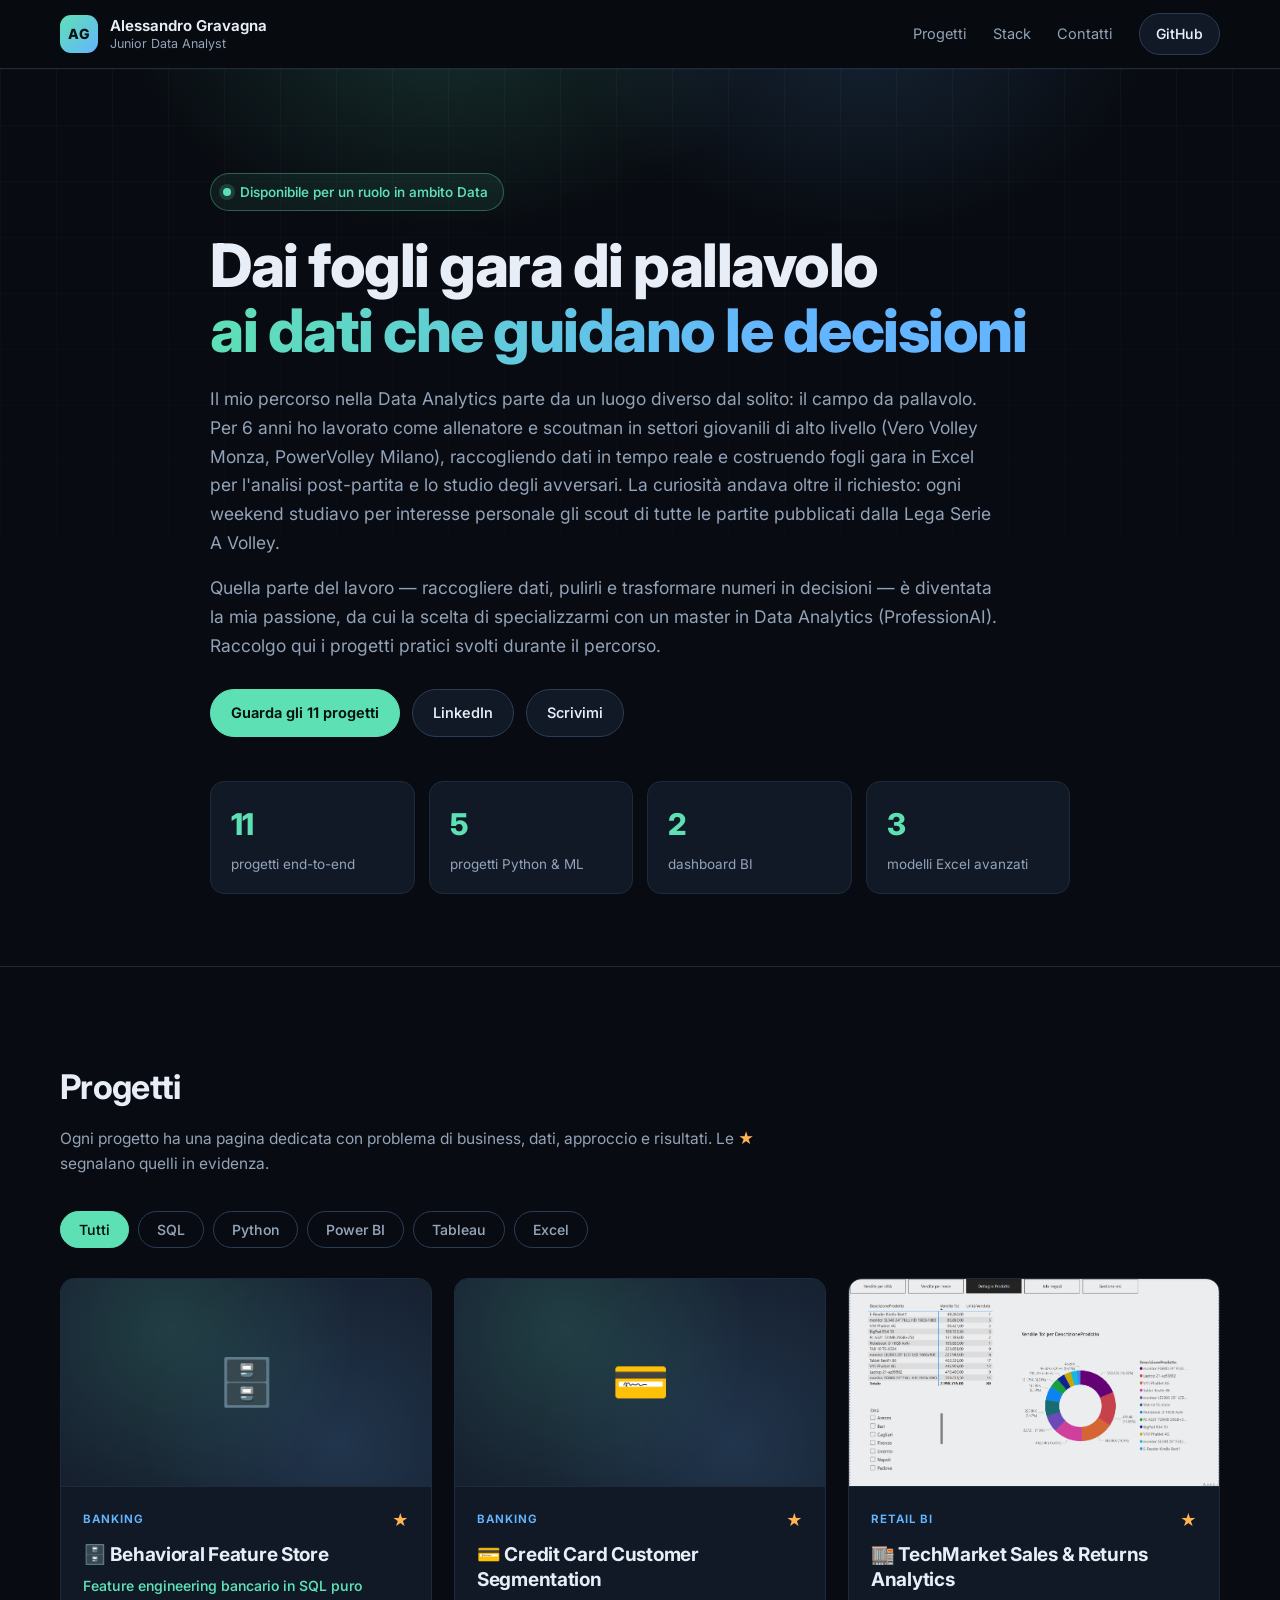
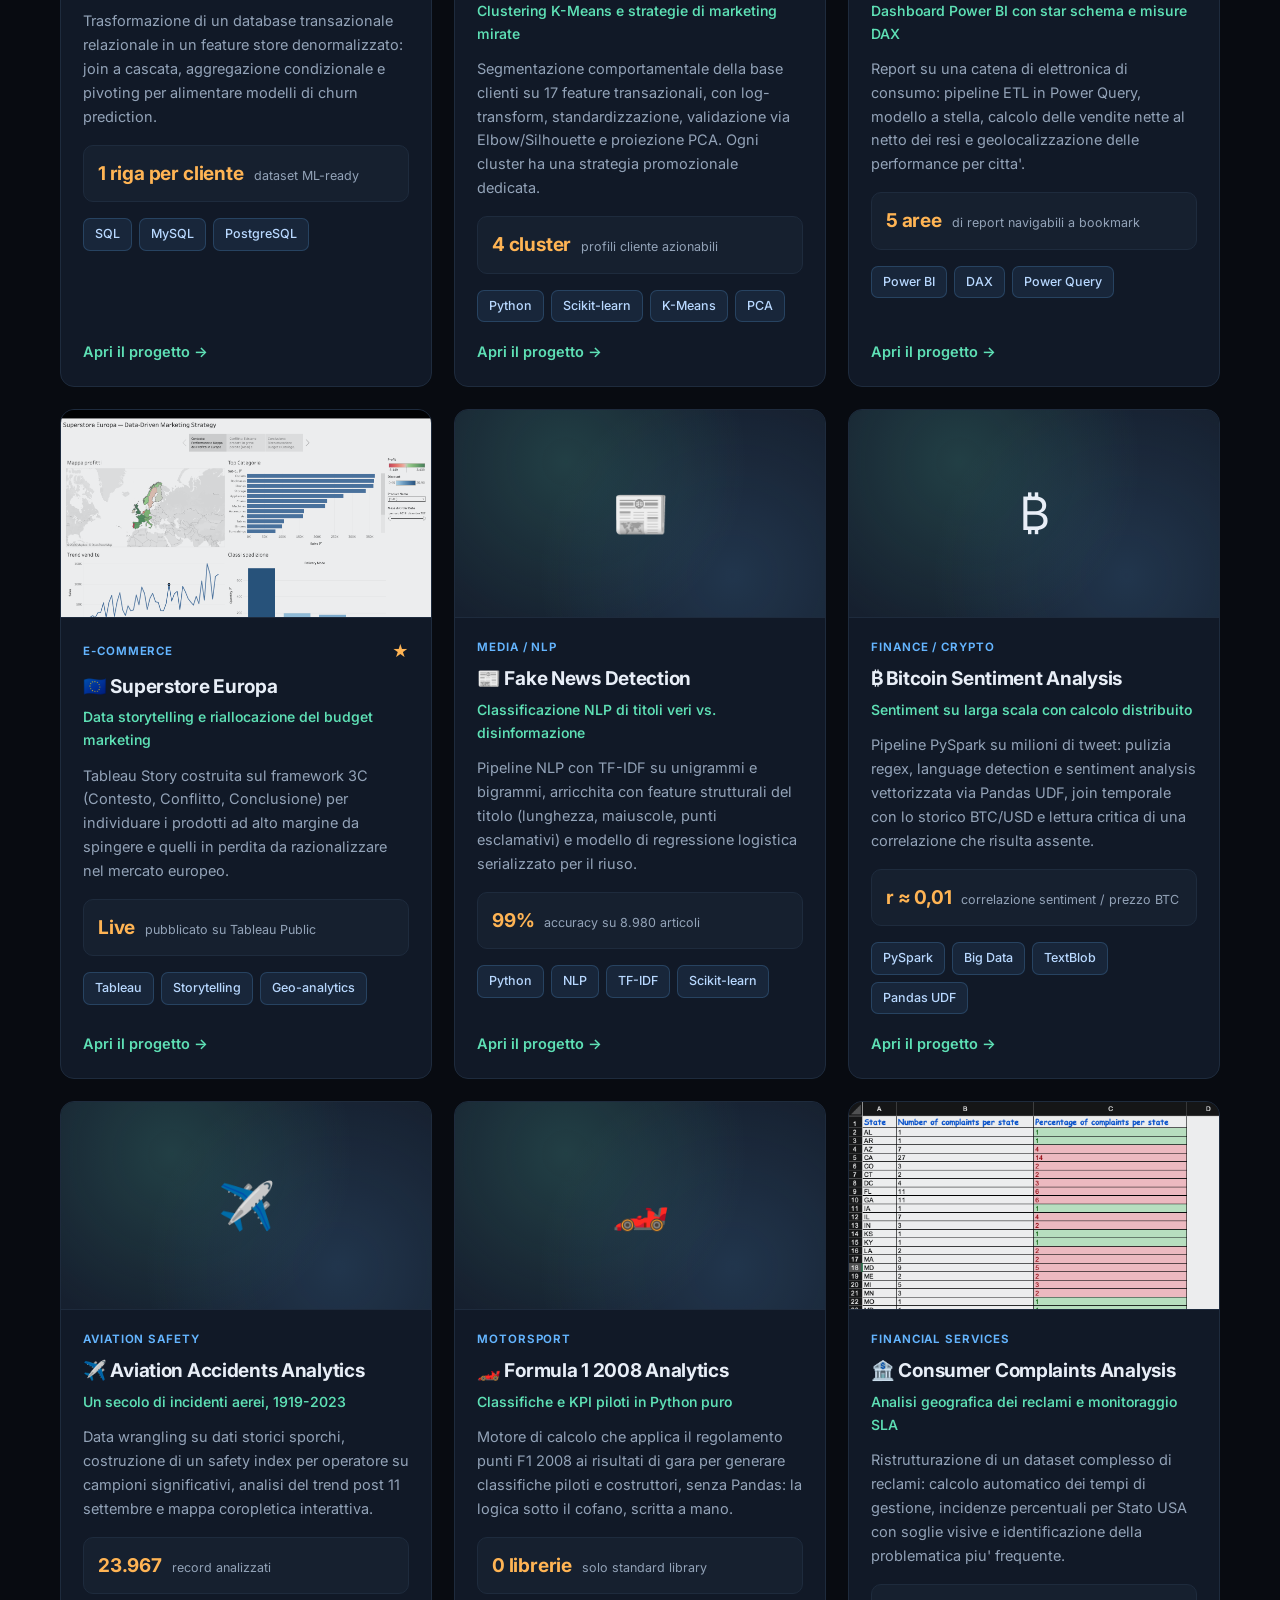
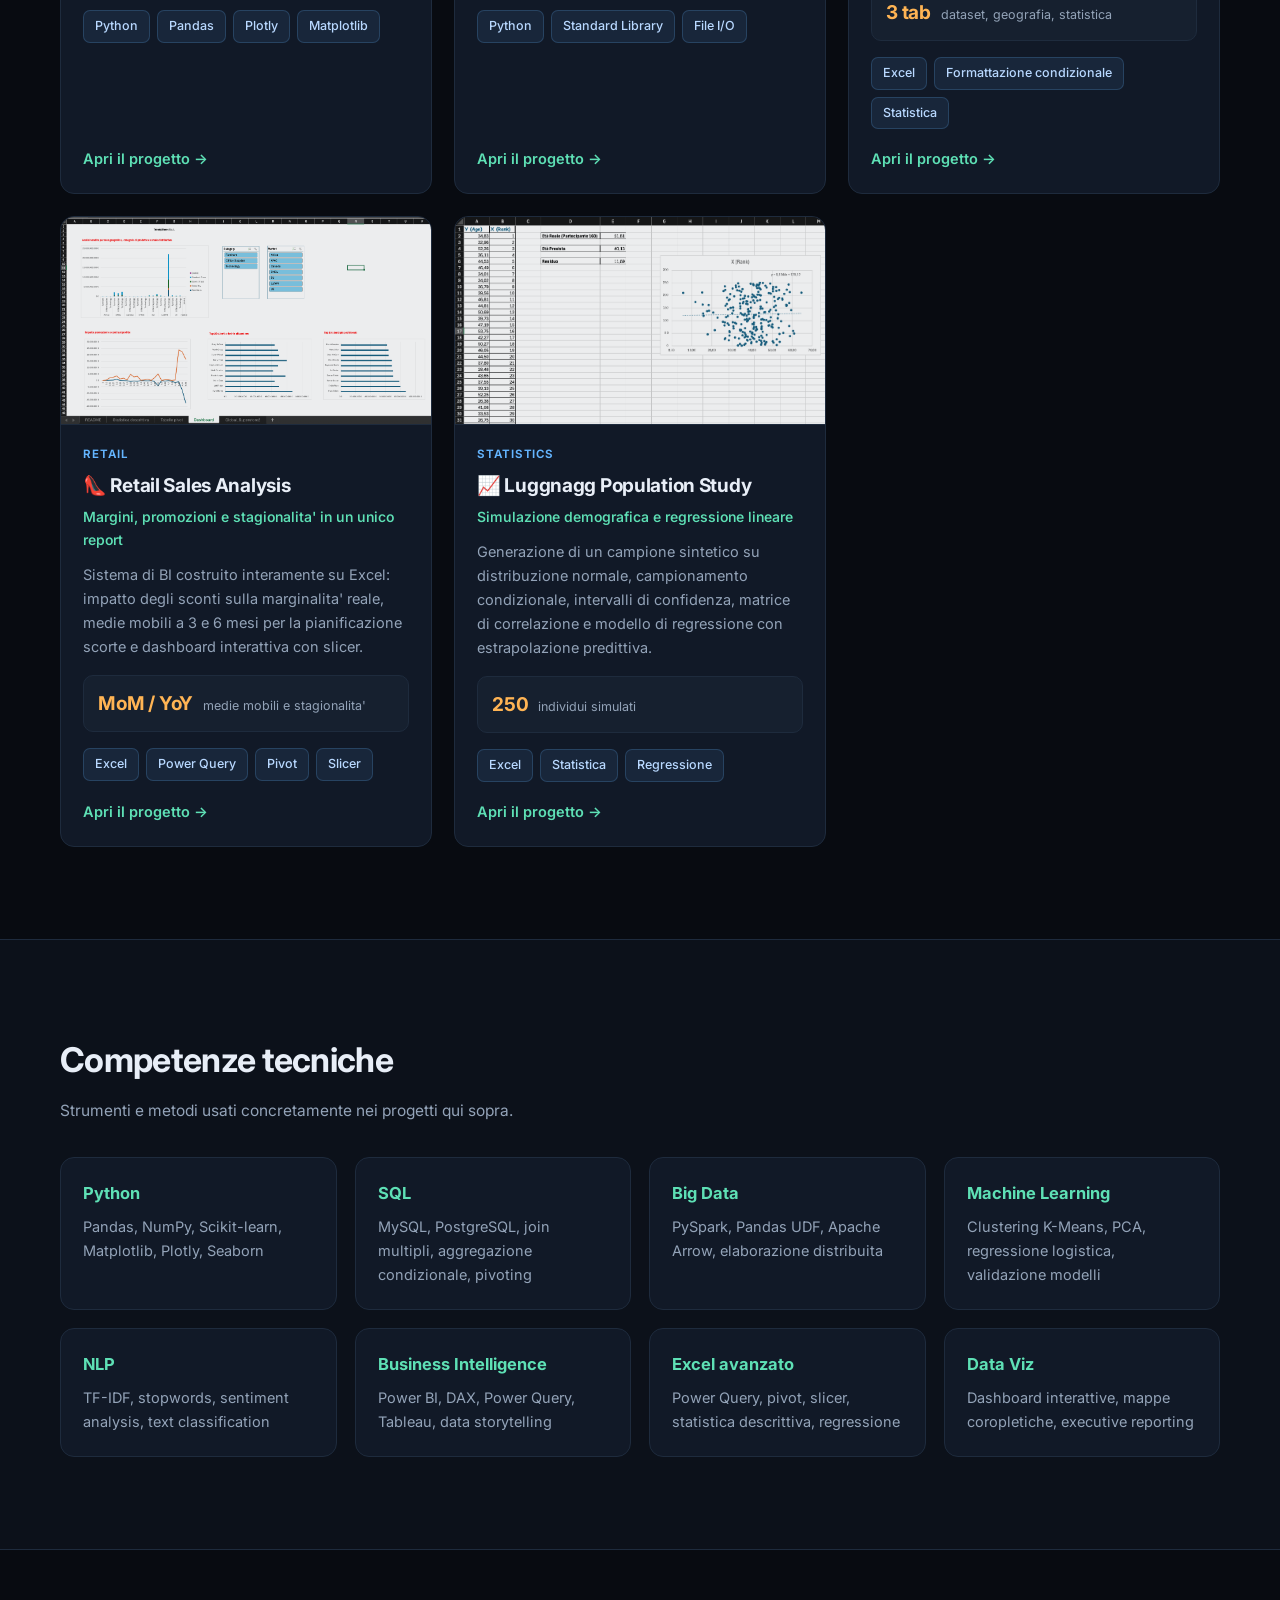
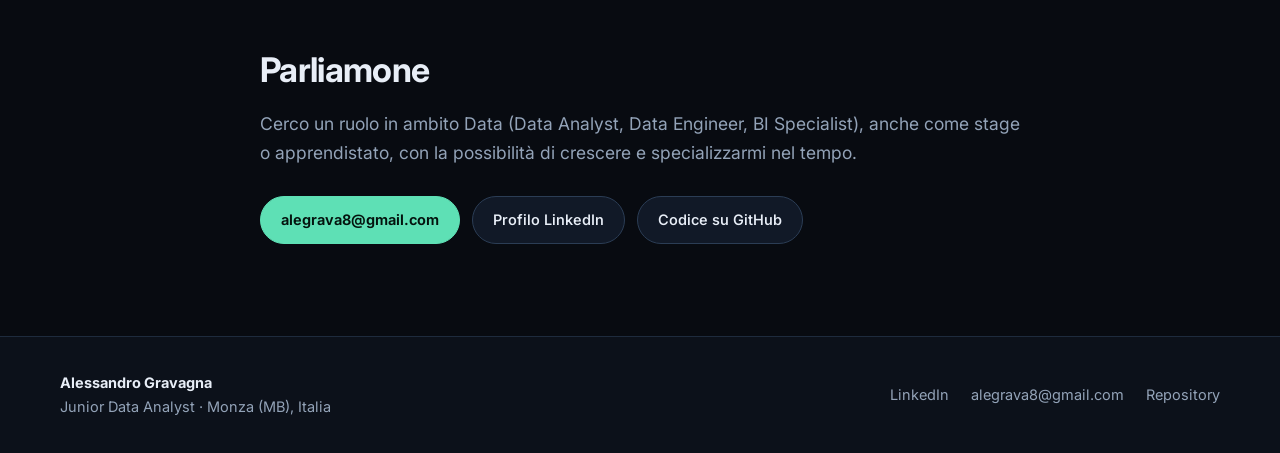
==== docs/index.html @ 1020ff24 "Aggiunge il sito GitHub Pages generato dai README Trasforma il repository in un portfolio navigabile" ====
<!DOCTYPE html>
<html lang="it">
<head>
<meta charset="utf-8">
<meta name="viewport" content="width=device-width, initial-scale=1">
<title>Alessandro Gravagna — Data Analytics Portfolio</title>
<meta name="description" content="Portfolio di Alessandro Gravagna, Junior Data Analyst: 11 progetti end-to-end su SQL, Python, Machine Learning, NLP, PySpark, Power BI, Tableau ed Excel.">
<meta name="author" content="Alessandro Gravagna">
<meta property="og:title" content="Alessandro Gravagna — Data Analytics Portfolio">
<meta property="og:description" content="Portfolio di Alessandro Gravagna, Junior Data Analyst: 11 progetti end-to-end su SQL, Python, Machine Learning, NLP, PySpark, Power BI, Tableau ed Excel.">
<meta property="og:type" content="website">
<meta property="og:url" content="https://alessandrogravagna.github.io/Data-Analytics-Portfolio/">
<meta property="og:image" content="https://alessandrogravagna.github.io/Data-Analytics-Portfolio/assets/img/powerbi-techmarket-powerbi_dashboard_preview.png">
<meta property="og:locale" content="it_IT">
<meta name="twitter:card" content="summary_large_image">
<link rel="icon" href="data:image/svg+xml,<svg xmlns='http://www.w3.org/2000/svg' viewBox='0 0 100 100'><text y='.9em' font-size='90'>&#128202;</text></svg>">
<link rel="preconnect" href="https://fonts.googleapis.com">
<link rel="preconnect" href="https://fonts.gstatic.com" crossorigin>
<link href="https://fonts.googleapis.com/css2?family=Inter:wght@400;500;600;700;800&family=JetBrains+Mono:wght@400;500&display=swap" rel="stylesheet">
<link rel="stylesheet" href="assets/style.css">

</head>
<body class="home">
<a class="skip" href="#main">Vai al contenuto</a>
<header class="topbar">
  <div class="wrap topbar-inner">
    <a class="brand" href="index.html">
      <span class="brand-mark">AG</span>
      <span class="brand-text">Alessandro Gravagna<small>Junior Data Analyst</small></span>
    </a>
    <nav class="topnav">
      <a href="index.html#progetti">Progetti</a>
      <a href="index.html#stack">Stack</a>
      <a href="index.html#contatti">Contatti</a>
      <a class="btn btn-ghost" href="https://github.com/alessandrogravagna/Data-Analytics-Portfolio" target="_blank" rel="noopener">GitHub</a>
    </nav>
  </div>
</header>
<main id="main">

<section class="hero">
  <div class="wrap hero-inner">
    <p class="pill"><span class="dot"></span> Disponibile per un ruolo in ambito Data</p>
    <h1>Dai fogli gara di pallavolo<br><span class="grad">ai dati che guidano le decisioni</span></h1>
    <p class="lead">Il mio percorso nella Data Analytics parte da un luogo diverso dal solito: il campo da pallavolo. Per 6 anni ho lavorato come allenatore e scoutman in settori giovanili di alto livello (Vero Volley Monza, PowerVolley Milano), raccogliendo dati in tempo reale e costruendo fogli gara in Excel per l&#x27;analisi post-partita e lo studio degli avversari. La curiosità andava oltre il richiesto: ogni weekend studiavo per interesse personale gli scout di tutte le partite pubblicati dalla Lega Serie A Volley.</p>
    <p class="lead">Quella parte del lavoro — raccogliere dati, pulirli e trasformare numeri in decisioni — è diventata la mia passione, da cui la scelta di specializzarmi con un master in Data Analytics (ProfessionAI). Raccolgo qui i progetti pratici svolti durante il percorso.</p>
    <div class="hero-actions">
      <a class="btn btn-primary" href="#progetti">Guarda gli 11 progetti</a>
      <a class="btn" href="https://www.linkedin.com/in/alessandro-gravagna-3a3050201/" target="_blank" rel="noopener">LinkedIn</a>
      <a class="btn" href="mailto:alegrava8@gmail.com">Scrivimi</a>
    </div>
    <dl class="stats">
      <div><dt>11</dt><dd>progetti end-to-end</dd></div>
      <div><dt>5</dt><dd>progetti Python &amp; ML</dd></div>
      <div><dt>2</dt><dd>dashboard BI</dd></div>
      <div><dt>3</dt><dd>modelli Excel avanzati</dd></div>
    </dl>
  </div>
</section>

<section class="section" id="progetti">
  <div class="wrap">
    <div class="section-head">
      <h2>Progetti</h2>
      <p class="muted">Ogni progetto ha una pagina dedicata con problema di business, dati, approccio e risultati. Le <span class="star">&#9733;</span> segnalano quelli in evidenza.</p>
    </div>
    <div class="filters" role="group" aria-label="Filtra i progetti per strumento"><button class="filter is-active" data-filter="Tutti">Tutti</button><button class="filter" data-filter="SQL">SQL</button><button class="filter" data-filter="Python">Python</button><button class="filter" data-filter="Power BI">Power BI</button><button class="filter" data-filter="Tableau">Tableau</button><button class="filter" data-filter="Excel">Excel</button></div>
    <div class="grid" id="grid">

<article class="card" data-cat="SQL" data-featured="1">
  <a class="card-link" href="projects/behavioral-feature-store.html">
    <div class="card-media card-media--glyph"><span>🗄️</span></div>
    <div class="card-body">
      <div class="card-top"><span class="domain">Banking</span><span class="star" title="Progetto in evidenza">★</span></div>
      <h3>🗄️ Behavioral Feature Store</h3>
      <p class="card-tagline">Feature engineering bancario in SQL puro</p>
      <p class="card-summary">Trasformazione di un database transazionale relazionale in un feature store denormalizzato: join a cascata, aggregazione condizionale e pivoting per alimentare modelli di churn prediction.</p>
      <div class="card-metric"><b>1 riga per cliente</b><span>dataset ML-ready</span></div>
      <div class="chips"><span class="chip">SQL</span><span class="chip">MySQL</span><span class="chip">PostgreSQL</span></div>
      <span class="card-cta">Apri il progetto <span aria-hidden="true">&rarr;</span></span>
    </div>
  </a>
</article>

<article class="card" data-cat="Python" data-featured="1">
  <a class="card-link" href="projects/credit-card-segmentation.html">
    <div class="card-media card-media--glyph"><span>💳</span></div>
    <div class="card-body">
      <div class="card-top"><span class="domain">Banking</span><span class="star" title="Progetto in evidenza">★</span></div>
      <h3>💳 Credit Card Customer Segmentation</h3>
      <p class="card-tagline">Clustering K-Means e strategie di marketing mirate</p>
      <p class="card-summary">Segmentazione comportamentale della base clienti su 17 feature transazionali, con log-transform, standardizzazione, validazione via Elbow/Silhouette e proiezione PCA. Ogni cluster ha una strategia promozionale dedicata.</p>
      <div class="card-metric"><b>4 cluster</b><span>profili cliente azionabili</span></div>
      <div class="chips"><span class="chip">Python</span><span class="chip">Scikit-learn</span><span class="chip">K-Means</span><span class="chip">PCA</span></div>
      <span class="card-cta">Apri il progetto <span aria-hidden="true">&rarr;</span></span>
    </div>
  </a>
</article>

<article class="card" data-cat="Power BI" data-featured="1">
  <a class="card-link" href="projects/powerbi-techmarket.html">
    <div class="card-media"><img src="assets/img/powerbi-techmarket-powerbi_dashboard_preview.png" alt="Anteprima di TechMarket Sales &amp; Returns Analytics" loading="lazy"></div>
    <div class="card-body">
      <div class="card-top"><span class="domain">Retail BI</span><span class="star" title="Progetto in evidenza">★</span></div>
      <h3>🏬 TechMarket Sales &amp; Returns Analytics</h3>
      <p class="card-tagline">Dashboard Power BI con star schema e misure DAX</p>
      <p class="card-summary">Report su una catena di elettronica di consumo: pipeline ETL in Power Query, modello a stella, calcolo delle vendite nette al netto dei resi e geolocalizzazione delle performance per citta&#x27;.</p>
      <div class="card-metric"><b>5 aree</b><span>di report navigabili a bookmark</span></div>
      <div class="chips"><span class="chip">Power BI</span><span class="chip">DAX</span><span class="chip">Power Query</span></div>
      <span class="card-cta">Apri il progetto <span aria-hidden="true">&rarr;</span></span>
    </div>
  </a>
</article>

<article class="card" data-cat="Tableau" data-featured="1">
  <a class="card-link" href="projects/tableau-superstore-europa.html">
    <div class="card-media"><img src="assets/img/tableau-superstore-europa-tableau_story_preview.png" alt="Anteprima di Superstore Europa" loading="lazy"></div>
    <div class="card-body">
      <div class="card-top"><span class="domain">E-Commerce</span><span class="star" title="Progetto in evidenza">★</span></div>
      <h3>🇪🇺 Superstore Europa</h3>
      <p class="card-tagline">Data storytelling e riallocazione del budget marketing</p>
      <p class="card-summary">Tableau Story costruita sul framework 3C (Contesto, Conflitto, Conclusione) per individuare i prodotti ad alto margine da spingere e quelli in perdita da razionalizzare nel mercato europeo.</p>
      <div class="card-metric"><b>Live</b><span>pubblicato su Tableau Public</span></div>
      <div class="chips"><span class="chip">Tableau</span><span class="chip">Storytelling</span><span class="chip">Geo-analytics</span></div>
      <span class="card-cta">Apri il progetto <span aria-hidden="true">&rarr;</span></span>
    </div>
  </a>
</article>

<article class="card" data-cat="Python" data-featured="0">
  <a class="card-link" href="projects/fake-news-detection.html">
    <div class="card-media card-media--glyph"><span>📰</span></div>
    <div class="card-body">
      <div class="card-top"><span class="domain">Media / NLP</span></div>
      <h3>📰 Fake News Detection</h3>
      <p class="card-tagline">Classificazione NLP di titoli veri vs. disinformazione</p>
      <p class="card-summary">Pipeline NLP con TF-IDF su unigrammi e bigrammi, arricchita con feature strutturali del titolo (lunghezza, maiuscole, punti esclamativi) e modello di regressione logistica serializzato per il riuso.</p>
      <div class="card-metric"><b>99%</b><span>accuracy su 8.980 articoli</span></div>
      <div class="chips"><span class="chip">Python</span><span class="chip">NLP</span><span class="chip">TF-IDF</span><span class="chip">Scikit-learn</span></div>
      <span class="card-cta">Apri il progetto <span aria-hidden="true">&rarr;</span></span>
    </div>
  </a>
</article>

<article class="card" data-cat="Python" data-featured="0">
  <a class="card-link" href="projects/bitcoin-sentiment-pyspark.html">
    <div class="card-media card-media--glyph"><span>₿</span></div>
    <div class="card-body">
      <div class="card-top"><span class="domain">Finance / Crypto</span></div>
      <h3>₿ Bitcoin Sentiment Analysis</h3>
      <p class="card-tagline">Sentiment su larga scala con calcolo distribuito</p>
      <p class="card-summary">Pipeline PySpark su milioni di tweet: pulizia regex, language detection e sentiment analysis vettorizzata via Pandas UDF, join temporale con lo storico BTC/USD e lettura critica di una correlazione che risulta assente.</p>
      <div class="card-metric"><b>r ≈ 0,01</b><span>correlazione sentiment / prezzo BTC</span></div>
      <div class="chips"><span class="chip">PySpark</span><span class="chip">Big Data</span><span class="chip">TextBlob</span><span class="chip">Pandas UDF</span></div>
      <span class="card-cta">Apri il progetto <span aria-hidden="true">&rarr;</span></span>
    </div>
  </a>
</article>

<article class="card" data-cat="Python" data-featured="0">
  <a class="card-link" href="projects/aviation-accidents.html">
    <div class="card-media card-media--glyph"><span>✈️</span></div>
    <div class="card-body">
      <div class="card-top"><span class="domain">Aviation Safety</span></div>
      <h3>✈️ Aviation Accidents Analytics</h3>
      <p class="card-tagline">Un secolo di incidenti aerei, 1919-2023</p>
      <p class="card-summary">Data wrangling su dati storici sporchi, costruzione di un safety index per operatore su campioni significativi, analisi del trend post 11 settembre e mappa coropletica interattiva.</p>
      <div class="card-metric"><b>23.967</b><span>record analizzati</span></div>
      <div class="chips"><span class="chip">Python</span><span class="chip">Pandas</span><span class="chip">Plotly</span><span class="chip">Matplotlib</span></div>
      <span class="card-cta">Apri il progetto <span aria-hidden="true">&rarr;</span></span>
    </div>
  </a>
</article>

<article class="card" data-cat="Python" data-featured="0">
  <a class="card-link" href="projects/formula1-2008.html">
    <div class="card-media card-media--glyph"><span>🏎️</span></div>
    <div class="card-body">
      <div class="card-top"><span class="domain">Motorsport</span></div>
      <h3>🏎️ Formula 1 2008 Analytics</h3>
      <p class="card-tagline">Classifiche e KPI piloti in Python puro</p>
      <p class="card-summary">Motore di calcolo che applica il regolamento punti F1 2008 ai risultati di gara per generare classifiche piloti e costruttori, senza Pandas: la logica sotto il cofano, scritta a mano.</p>
      <div class="card-metric"><b>0 librerie</b><span>solo standard library</span></div>
      <div class="chips"><span class="chip">Python</span><span class="chip">Standard Library</span><span class="chip">File I/O</span></div>
      <span class="card-cta">Apri il progetto <span aria-hidden="true">&rarr;</span></span>
    </div>
  </a>
</article>

<article class="card" data-cat="Excel" data-featured="0">
  <a class="card-link" href="projects/consumer-complaints.html">
    <div class="card-media"><img src="assets/img/consumer-complaints-complaints_geographical_insights.png" alt="Anteprima di Consumer Complaints Analysis" loading="lazy"></div>
    <div class="card-body">
      <div class="card-top"><span class="domain">Financial Services</span></div>
      <h3>🏦 Consumer Complaints Analysis</h3>
      <p class="card-tagline">Analisi geografica dei reclami e monitoraggio SLA</p>
      <p class="card-summary">Ristrutturazione di un dataset complesso di reclami: calcolo automatico dei tempi di gestione, incidenze percentuali per Stato USA con soglie visive e identificazione della problematica piu&#x27; frequente.</p>
      <div class="card-metric"><b>3 tab</b><span>dataset, geografia, statistica</span></div>
      <div class="chips"><span class="chip">Excel</span><span class="chip">Formattazione condizionale</span><span class="chip">Statistica</span></div>
      <span class="card-cta">Apri il progetto <span aria-hidden="true">&rarr;</span></span>
    </div>
  </a>
</article>

<article class="card" data-cat="Excel" data-featured="0">
  <a class="card-link" href="projects/retail-sales-reporting.html">
    <div class="card-media"><img src="assets/img/retail-sales-reporting-trendyshoes_dashboard.png" alt="Anteprima di Retail Sales Analysis" loading="lazy"></div>
    <div class="card-body">
      <div class="card-top"><span class="domain">Retail</span></div>
      <h3>👠 Retail Sales Analysis</h3>
      <p class="card-tagline">Margini, promozioni e stagionalita&#x27; in un unico report</p>
      <p class="card-summary">Sistema di BI costruito interamente su Excel: impatto degli sconti sulla marginalita&#x27; reale, medie mobili a 3 e 6 mesi per la pianificazione scorte e dashboard interattiva con slicer.</p>
      <div class="card-metric"><b>MoM / YoY</b><span>medie mobili e stagionalita&#x27;</span></div>
      <div class="chips"><span class="chip">Excel</span><span class="chip">Power Query</span><span class="chip">Pivot</span><span class="chip">Slicer</span></div>
      <span class="card-cta">Apri il progetto <span aria-hidden="true">&rarr;</span></span>
    </div>
  </a>
</article>

<article class="card" data-cat="Excel" data-featured="0">
  <a class="card-link" href="projects/luggnagg-population-study.html">
    <div class="card-media"><img src="assets/img/luggnagg-population-study-luggnagg_regression_preview.png" alt="Anteprima di Luggnagg Population Study" loading="lazy"></div>
    <div class="card-body">
      <div class="card-top"><span class="domain">Statistics</span></div>
      <h3>📈 Luggnagg Population Study</h3>
      <p class="card-tagline">Simulazione demografica e regressione lineare</p>
      <p class="card-summary">Generazione di un campione sintetico su distribuzione normale, campionamento condizionale, intervalli di confidenza, matrice di correlazione e modello di regressione con estrapolazione predittiva.</p>
      <div class="card-metric"><b>250</b><span>individui simulati</span></div>
      <div class="chips"><span class="chip">Excel</span><span class="chip">Statistica</span><span class="chip">Regressione</span></div>
      <span class="card-cta">Apri il progetto <span aria-hidden="true">&rarr;</span></span>
    </div>
  </a>
</article>
    </div>
    <p class="empty" id="empty" hidden>Nessun progetto per questo filtro.</p>
  </div>
</section>

<section class="section section-alt" id="stack">
  <div class="wrap">
    <div class="section-head"><h2>Competenze tecniche</h2>
    <p class="muted">Strumenti e metodi usati concretamente nei progetti qui sopra.</p></div>
    <div class="stack-grid"><div class="stack-item"><h3>Python</h3><p>Pandas, NumPy, Scikit-learn, Matplotlib, Plotly, Seaborn</p></div><div class="stack-item"><h3>SQL</h3><p>MySQL, PostgreSQL, join multipli, aggregazione condizionale, pivoting</p></div><div class="stack-item"><h3>Big Data</h3><p>PySpark, Pandas UDF, Apache Arrow, elaborazione distribuita</p></div><div class="stack-item"><h3>Machine Learning</h3><p>Clustering K-Means, PCA, regressione logistica, validazione modelli</p></div><div class="stack-item"><h3>NLP</h3><p>TF-IDF, stopwords, sentiment analysis, text classification</p></div><div class="stack-item"><h3>Business Intelligence</h3><p>Power BI, DAX, Power Query, Tableau, data storytelling</p></div><div class="stack-item"><h3>Excel avanzato</h3><p>Power Query, pivot, slicer, statistica descrittiva, regressione</p></div><div class="stack-item"><h3>Data Viz</h3><p>Dashboard interattive, mappe coropletiche, executive reporting</p></div></div>
  </div>
</section>

<section class="section" id="contatti">
  <div class="wrap contact">
    <h2>Parliamone</h2>
    <p class="lead">Cerco un ruolo in ambito Data (Data Analyst, Data Engineer, BI Specialist), anche
    come stage o apprendistato, con la possibilit&agrave; di crescere e specializzarmi nel tempo.</p>
    <div class="hero-actions">
      <a class="btn btn-primary" href="mailto:alegrava8@gmail.com">alegrava8@gmail.com</a>
      <a class="btn" href="https://www.linkedin.com/in/alessandro-gravagna-3a3050201/" target="_blank" rel="noopener">Profilo LinkedIn</a>
      <a class="btn" href="https://github.com/alessandrogravagna/Data-Analytics-Portfolio" target="_blank" rel="noopener">Codice su GitHub</a>
    </div>
  </div>
</section>

<script>
(function () {
  var filters = document.querySelectorAll('.filter');
  var cards = document.querySelectorAll('.card');
  var empty = document.getElementById('empty');
  filters.forEach(function (btn) {
    btn.addEventListener('click', function () {
      var value = btn.dataset.filter;
      filters.forEach(function (b) { b.classList.toggle('is-active', b === btn); });
      var shown = 0;
      cards.forEach(function (card) {
        var match = value === 'Tutti' || card.dataset.cat === value;
        card.hidden = !match;
        if (match) shown++;
      });
      empty.hidden = shown > 0;
    });
  });
})();
</script>

</main>
<footer class="footer">
  <div class="wrap footer-inner">
    <div>
      <strong>Alessandro Gravagna</strong><br>
      <span class="muted">Junior Data Analyst &middot; Monza (MB), Italia</span>
    </div>
    <div class="footer-links">
      <a href="https://www.linkedin.com/in/alessandro-gravagna-3a3050201/" target="_blank" rel="noopener">LinkedIn</a>
      <a href="mailto:alegrava8@gmail.com">alegrava8@gmail.com</a>
      <a href="https://github.com/alessandrogravagna/Data-Analytics-Portfolio" target="_blank" rel="noopener">Repository</a>
    </div>
  </div>
</footer>
</body>
</html>
---- docs/assets/style.css ----
/* ==========================================================================
   Data Analytics Portfolio — Alessandro Gravagna
   Foglio di stile unico del sito (generato in docs/assets/style.css)
   ========================================================================== */

:root {
  --bg: #080b11;
  --bg-alt: #0c111a;
  --surface: #111927;
  --surface-2: #16202f;
  --border: #1e2b3d;
  --border-strong: #2b3d55;
  --text: #e8eef7;
  --muted: #93a3b8;
  --accent: #5ee0b5;
  --accent-2: #64b5ff;
  --accent-3: #ffb454;
  --radius: 14px;
  --wrap: 1160px;
  --mono: "JetBrains Mono", ui-monospace, SFMono-Regular, Menlo, monospace;
  --sans: "Inter", -apple-system, BlinkMacSystemFont, "Segoe UI", Roboto, sans-serif;
}

* { box-sizing: border-box; }

html { scroll-behavior: smooth; scroll-padding-top: 84px; }

body {
  margin: 0;
  background: var(--bg);
  color: var(--text);
  font-family: var(--sans);
  font-size: 16px;
  line-height: 1.65;
  -webkit-font-smoothing: antialiased;
}

img { max-width: 100%; height: auto; display: block; }
a { color: var(--accent); text-decoration: none; }
a:hover { text-decoration: underline; }
[hidden] { display: none !important; }

.wrap { width: min(var(--wrap), calc(100% - 48px)); margin-inline: auto; }
.muted { color: var(--muted); }
.star { color: var(--accent-3); }

.skip {
  position: absolute; left: -9999px; top: 0; background: var(--accent);
  color: #04120d; padding: 10px 16px; border-radius: 0 0 8px 0; z-index: 100;
}
.skip:focus { left: 0; }

/* ---------- Topbar ---------- */
.topbar {
  position: sticky; top: 0; z-index: 50;
  background: rgba(8, 11, 17, .82);
  backdrop-filter: blur(14px);
  border-bottom: 1px solid var(--border);
}
.topbar-inner { display: flex; align-items: center; justify-content: space-between; gap: 20px; height: 68px; }
.brand { display: flex; align-items: center; gap: 12px; color: var(--text); text-decoration: none; }
.brand:hover { text-decoration: none; }
.brand-mark {
  width: 38px; height: 38px; border-radius: 11px; flex: none;
  display: grid; place-items: center;
  background: linear-gradient(135deg, var(--accent), var(--accent-2));
  color: #05130f; font-weight: 800; font-size: 14px; letter-spacing: .5px;
}
.brand-text { display: flex; flex-direction: column; font-weight: 650; font-size: 15px; line-height: 1.25; }
.brand-text small { color: var(--muted); font-weight: 400; font-size: 12.5px; }
.topnav { display: flex; align-items: center; gap: 26px; font-size: 14.5px; }
.topnav a { color: var(--muted); }
.topnav a:hover { color: var(--text); text-decoration: none; }

/* ---------- Bottoni ---------- */
.btn {
  display: inline-flex; align-items: center; gap: 8px;
  padding: 11px 20px; border-radius: 999px;
  border: 1px solid var(--border-strong); background: var(--surface);
  color: var(--text); font-size: 14.5px; font-weight: 550;
  transition: border-color .18s, background .18s, transform .18s;
}
.btn:hover { text-decoration: none; border-color: var(--accent); background: var(--surface-2); transform: translateY(-1px); }
.btn-primary { background: var(--accent); border-color: var(--accent); color: #04130e; font-weight: 650; }
.btn-primary:hover { background: #7aeac6; border-color: #7aeac6; color: #04130e; }
.btn-accent { background: transparent; border-color: var(--accent-3); color: var(--accent-3); }
.btn-accent:hover { background: rgba(255, 180, 84, .12); border-color: var(--accent-3); }
.btn-ghost { padding: 8px 16px; font-size: 14px; }
.topnav .btn-ghost { color: var(--text); }

/* ---------- Hero ---------- */
.hero {
  position: relative; overflow: hidden;
  padding: clamp(56px, 9vw, 104px) 0 clamp(40px, 6vw, 72px);
  border-bottom: 1px solid var(--border);
}
.hero::before {
  content: ""; position: absolute; inset: -40% -10% auto -10%; height: 620px;
  background:
    radial-gradient(closest-side, rgba(94, 224, 181, .17), transparent 70%) 18% 40% / 60% 100% no-repeat,
    radial-gradient(closest-side, rgba(100, 181, 255, .15), transparent 70%) 82% 20% / 55% 100% no-repeat;
  pointer-events: none;
}
.hero::after {
  content: ""; position: absolute; inset: 0; pointer-events: none;
  background-image: linear-gradient(rgba(255,255,255,.028) 1px, transparent 1px),
                    linear-gradient(90deg, rgba(255,255,255,.028) 1px, transparent 1px);
  background-size: 56px 56px;
  mask-image: linear-gradient(180deg, #000, transparent 82%);
}
.hero-inner { position: relative; z-index: 1; max-width: 860px; }
.pill {
  display: inline-flex; align-items: center; gap: 9px; margin: 0 0 22px;
  padding: 7px 15px 7px 12px; border-radius: 999px;
  border: 1px solid rgba(94, 224, 181, .35); background: rgba(94, 224, 181, .08);
  color: var(--accent); font-size: 13.5px; font-weight: 550;
}
.pill .dot { width: 8px; height: 8px; border-radius: 50%; background: var(--accent); box-shadow: 0 0 0 4px rgba(94,224,181,.18); }
.hero h1 {
  margin: 0 0 22px; font-size: clamp(34px, 5.6vw, 60px); line-height: 1.08;
  letter-spacing: -.025em; font-weight: 800;
}
.grad { background: linear-gradient(100deg, var(--accent), var(--accent-2) 70%); -webkit-background-clip: text; background-clip: text; color: transparent; }
.lead { color: var(--muted); font-size: clamp(15.5px, 1.6vw, 17.5px); margin: 0 0 16px; max-width: 72ch; }
.hero-actions { display: flex; flex-wrap: wrap; gap: 12px; margin-top: 28px; }

.stats {
  display: grid; grid-template-columns: repeat(auto-fit, minmax(150px, 1fr));
  gap: 14px; margin: 44px 0 0; padding: 0;
}
.stats > div { padding: 18px 20px; border: 1px solid var(--border); border-radius: var(--radius); background: var(--surface); }
.stats dt { font-size: 30px; font-weight: 800; letter-spacing: -.02em; color: var(--accent); }
.stats dd { margin: 4px 0 0; font-size: 13.5px; color: var(--muted); }

/* ---------- Sezioni ---------- */
.section { padding: clamp(56px, 8vw, 92px) 0; }
.section-alt { background: var(--bg-alt); border-block: 1px solid var(--border); }
.section-head { margin-bottom: 34px; max-width: 76ch; }
.section-head h2 { margin: 0 0 10px; font-size: clamp(26px, 3.4vw, 34px); letter-spacing: -.02em; }
.section-head p { margin: 0; font-size: 15.5px; }

/* ---------- Filtri ---------- */
.filters { display: flex; flex-wrap: wrap; gap: 9px; margin-bottom: 30px; }
.filter {
  padding: 9px 18px; border-radius: 999px; cursor: pointer;
  border: 1px solid var(--border-strong); background: transparent;
  color: var(--muted); font-family: inherit; font-size: 14px; font-weight: 550;
  transition: .18s;
}
.filter:hover { color: var(--text); border-color: var(--accent); }
.filter.is-active { background: var(--accent); border-color: var(--accent); color: #04130e; }
.empty { color: var(--muted); text-align: center; padding: 40px 0; }

/* ---------- Griglia progetti ---------- */
.grid { display: grid; grid-template-columns: repeat(auto-fill, minmax(330px, 1fr)); gap: 22px; }
.card {
  border: 1px solid var(--border); border-radius: var(--radius);
  background: var(--surface); overflow: hidden;
  transition: transform .2s, border-color .2s, box-shadow .2s;
}
.card:hover { transform: translateY(-4px); border-color: var(--border-strong); box-shadow: 0 18px 40px -24px rgba(0,0,0,.9); }
.card-link { display: flex; flex-direction: column; height: 100%; color: inherit; }
.card-link:hover { text-decoration: none; }
.card-media { aspect-ratio: 16 / 9; overflow: hidden; background: var(--surface-2); border-bottom: 1px solid var(--border); }
.card-media img { width: 100%; height: 100%; object-fit: cover; object-position: top center; opacity: .92; transition: .3s; }
.card:hover .card-media img { opacity: 1; transform: scale(1.02); }
.card-media--glyph {
  display: grid; place-items: center; font-size: 46px;
  background: radial-gradient(circle at 30% 25%, rgba(94,224,181,.16), transparent 60%),
              radial-gradient(circle at 75% 80%, rgba(100,181,255,.14), transparent 60%), var(--surface-2);
}
.card-body { padding: 20px 22px 22px; display: flex; flex-direction: column; flex: 1; }
.card-top { display: flex; align-items: center; justify-content: space-between; gap: 10px; margin-bottom: 10px; }
.domain {
  display: inline-block; font-size: 11.5px; font-weight: 650; letter-spacing: .08em;
  text-transform: uppercase; color: var(--accent-2);
}
.card h3 { margin: 0 0 6px; font-size: 19px; line-height: 1.3; letter-spacing: -.015em; }
.card-tagline { margin: 0 0 12px; color: var(--accent); font-size: 14px; font-weight: 550; }
.card-summary { margin: 0 0 16px; color: var(--muted); font-size: 14.5px; }
.card-metric {
  display: flex; align-items: baseline; gap: 10px; margin-bottom: 16px;
  padding: 12px 14px; border-radius: 10px; background: var(--surface-2); border: 1px solid var(--border);
}
.card-metric b { font-size: 19px; color: var(--accent-3); letter-spacing: -.01em; }
.card-metric span { font-size: 12.5px; color: var(--muted); }
.chips { display: flex; flex-wrap: wrap; gap: 7px; }
.chip {
  padding: 5px 11px; border-radius: 7px; font-size: 12.5px; font-weight: 500;
  background: rgba(100, 181, 255, .09); border: 1px solid rgba(100, 181, 255, .2); color: #b8d8ff;
}
.card-cta { margin-top: auto; padding-top: 18px; color: var(--accent); font-size: 14.5px; font-weight: 600; }
.card:hover .card-cta span { display: inline-block; transform: translateX(4px); transition: .2s; }

/* ---------- Stack ---------- */
.stack-grid { display: grid; grid-template-columns: repeat(auto-fit, minmax(260px, 1fr)); gap: 18px; }
.stack-item { padding: 22px; border: 1px solid var(--border); border-radius: var(--radius); background: var(--surface); }
.stack-item h3 { margin: 0 0 8px; font-size: 16.5px; color: var(--accent); }
.stack-item p { margin: 0; color: var(--muted); font-size: 14.5px; }

/* ---------- Contatti ---------- */
.contact { max-width: 760px; }
.contact h2 { font-size: clamp(26px, 3.4vw, 34px); margin: 0 0 12px; letter-spacing: -.02em; }

/* ---------- Pagina progetto ---------- */
.project-head {
  padding: 44px 0 40px; border-bottom: 1px solid var(--border);
  background:
    radial-gradient(circle at 12% -20%, rgba(94,224,181,.13), transparent 55%),
    radial-gradient(circle at 88% 0%, rgba(100,181,255,.11), transparent 55%), var(--bg-alt);
}
.back { display: inline-block; margin-bottom: 22px; color: var(--muted); font-size: 14px; }
.back:hover { color: var(--accent); text-decoration: none; }
.project-head .domain { display: block; margin-bottom: 8px; }
.project-head h1 { margin: 0 0 10px; font-size: clamp(28px, 4.4vw, 44px); line-height: 1.14; letter-spacing: -.025em; }
.project-head .lead { margin-bottom: 18px; }
.project-head .chips { margin-bottom: 18px; }
.head-metric {
  display: inline-flex; align-items: baseline; gap: 10px; margin-bottom: 6px;
  padding: 10px 16px; border-radius: 10px; background: var(--surface); border: 1px solid var(--border);
}
.head-metric b { font-size: 20px; color: var(--accent-3); }
.head-metric span { font-size: 13px; color: var(--muted); }

.project-layout { display: grid; grid-template-columns: 232px minmax(0, 1fr); gap: 52px; padding: 48px 0 24px; align-items: start; }
.toc { position: sticky; top: 92px; }
.toc-title { margin: 0 0 12px; font-size: 11.5px; font-weight: 700; letter-spacing: .1em; text-transform: uppercase; color: var(--muted); }
.toc nav { display: flex; flex-direction: column; gap: 2px; border-left: 1px solid var(--border); }
.toc nav a { padding: 7px 0 7px 15px; margin-left: -1px; border-left: 2px solid transparent; color: var(--muted); font-size: 13.5px; line-height: 1.4; }
.toc nav a:hover { color: var(--text); border-left-color: var(--accent); text-decoration: none; }

/* ---------- Contenuto markdown ---------- */
.prose { max-width: 78ch; font-size: 16px; }
.prose h2 {
  margin: 46px 0 16px; padding-top: 6px; font-size: 25px; letter-spacing: -.02em; line-height: 1.25;
}
.prose h2:first-child { margin-top: 0; }
.prose h3 { margin: 32px 0 12px; font-size: 19px; letter-spacing: -.015em; }
.prose h4 { margin: 26px 0 10px; font-size: 16.5px; color: var(--accent); }
.prose p { margin: 0 0 16px; }
.prose ul, .prose ol { margin: 0 0 18px; padding-left: 22px; }
.prose li { margin-bottom: 9px; }
.prose li > ul, .prose li > ol { margin: 9px 0 0; }
.prose strong { color: #fff; font-weight: 650; }
.prose hr { margin: 40px 0; border: 0; border-top: 1px solid var(--border); }
.prose img { margin: 22px 0; border-radius: 12px; border: 1px solid var(--border); }
.prose .caption { margin-top: -8px; font-size: 13.5px; color: var(--muted); }
.prose code {
  font-family: var(--mono); font-size: .875em; padding: 2px 6px; border-radius: 5px;
  background: rgba(100, 181, 255, .11); border: 1px solid rgba(100, 181, 255, .18); color: #cfe4ff;
}
.code-block {
  position: relative; margin: 0 0 22px; border: 1px solid var(--border);
  border-radius: 12px; background: #060a10; overflow: hidden;
}
.code-block::before {
  content: attr(data-lang); position: absolute; top: 0; right: 0;
  padding: 5px 12px; font-family: var(--mono); font-size: 11px; letter-spacing: .06em;
  text-transform: uppercase; color: var(--muted);
  background: var(--surface); border-left: 1px solid var(--border); border-bottom: 1px solid var(--border);
  border-radius: 0 12px 0 8px;
}
.code-block pre { margin: 0; padding: 22px 20px; overflow-x: auto; }
.code-block code {
  font-family: var(--mono); font-size: 13px; line-height: 1.65;
  background: none; border: 0; padding: 0; color: #d5e3f2; white-space: pre;
}
.table-wrap { margin: 0 0 24px; overflow-x: auto; border: 1px solid var(--border); border-radius: 12px; }
.prose table { width: 100%; border-collapse: collapse; font-size: 14.5px; }
.prose th, .prose td { padding: 12px 16px; text-align: left; border-bottom: 1px solid var(--border); vertical-align: top; }
.prose thead th { background: var(--surface-2); font-size: 12.5px; letter-spacing: .04em; text-transform: uppercase; color: var(--muted); white-space: nowrap; }
.prose tbody tr:last-child td { border-bottom: 0; }
.prose tbody tr:hover { background: rgba(255,255,255,.02); }

/* ---------- Pager ---------- */
.pager-row { display: grid; grid-template-columns: repeat(auto-fit, minmax(260px, 1fr)); gap: 16px; padding: 20px 0 72px; }
.pager {
  display: flex; flex-direction: column; gap: 4px; padding: 18px 22px;
  border: 1px solid var(--border); border-radius: var(--radius); background: var(--surface); color: var(--text);
  transition: border-color .2s, transform .2s;
}
.pager:hover { border-color: var(--accent); text-decoration: none; transform: translateY(-2px); }
.pager span { font-size: 12.5px; color: var(--muted); }
.pager b { font-size: 15.5px; font-weight: 600; }
.pager.next { text-align: right; }

/* ---------- Footer ---------- */
.footer { border-top: 1px solid var(--border); background: var(--bg-alt); padding: 34px 0; }
.footer-inner { display: flex; flex-wrap: wrap; gap: 18px; justify-content: space-between; align-items: center; font-size: 14.5px; }
.footer-links { display: flex; flex-wrap: wrap; gap: 22px; }
.footer-links a { color: var(--muted); }
.footer-links a:hover { color: var(--accent); }

/* ---------- Responsive ---------- */
@media (max-width: 900px) {
  .project-layout { grid-template-columns: 1fr; gap: 28px; padding-top: 32px; }
  .toc { position: static; border: 1px solid var(--border); border-radius: var(--radius); padding: 16px 18px; background: var(--surface); }
  .toc nav { flex-direction: row; flex-wrap: wrap; border-left: 0; gap: 6px 16px; }
  .toc nav a { padding: 2px 0; border-left: 0; }
}
@media (max-width: 720px) {
  .wrap { width: calc(100% - 32px); }
  .topnav a:not(.btn) { display: none; }
  .grid { grid-template-columns: 1fr; }
  .stats { grid-template-columns: repeat(2, 1fr); }
  .hero-actions .btn { flex: 1 1 auto; justify-content: center; }
}
@media (prefers-reduced-motion: reduce) {
  html { scroll-behavior: auto; }
  * { transition: none !important; animation: none !important; }
}
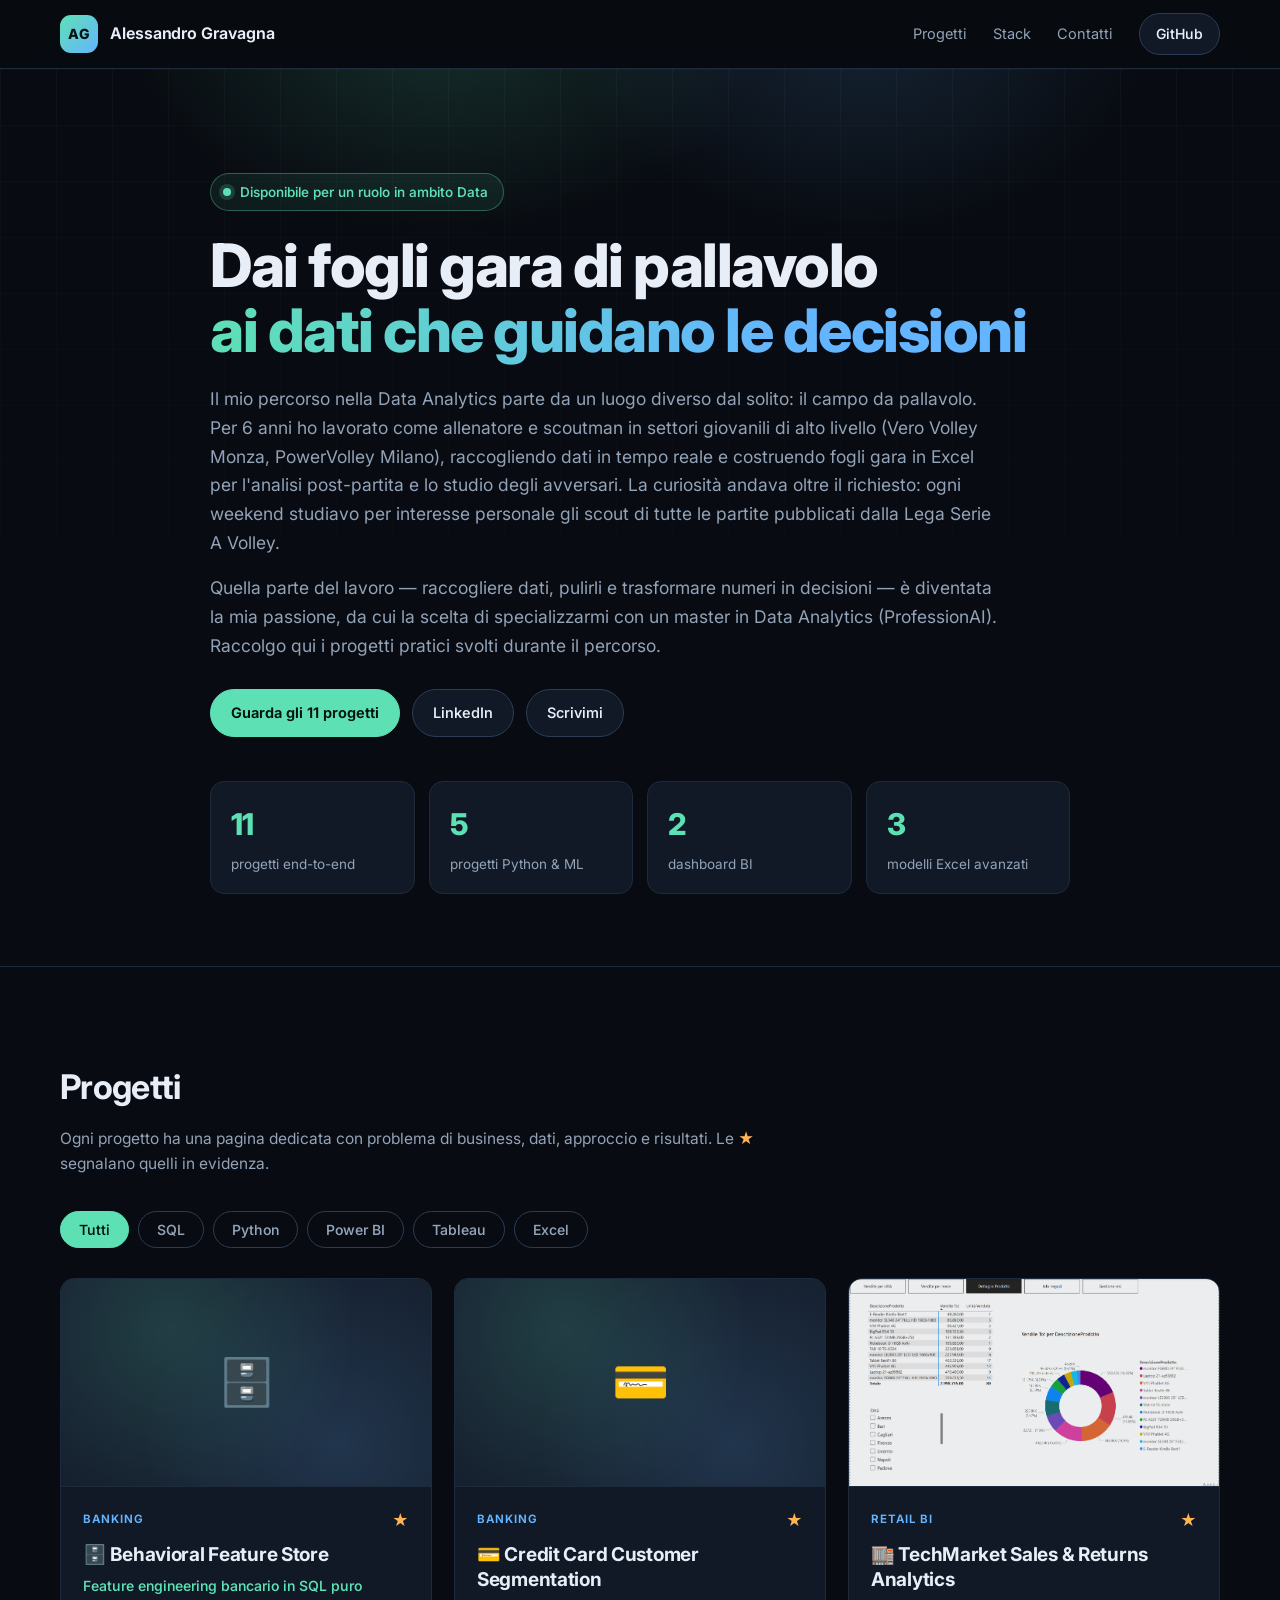
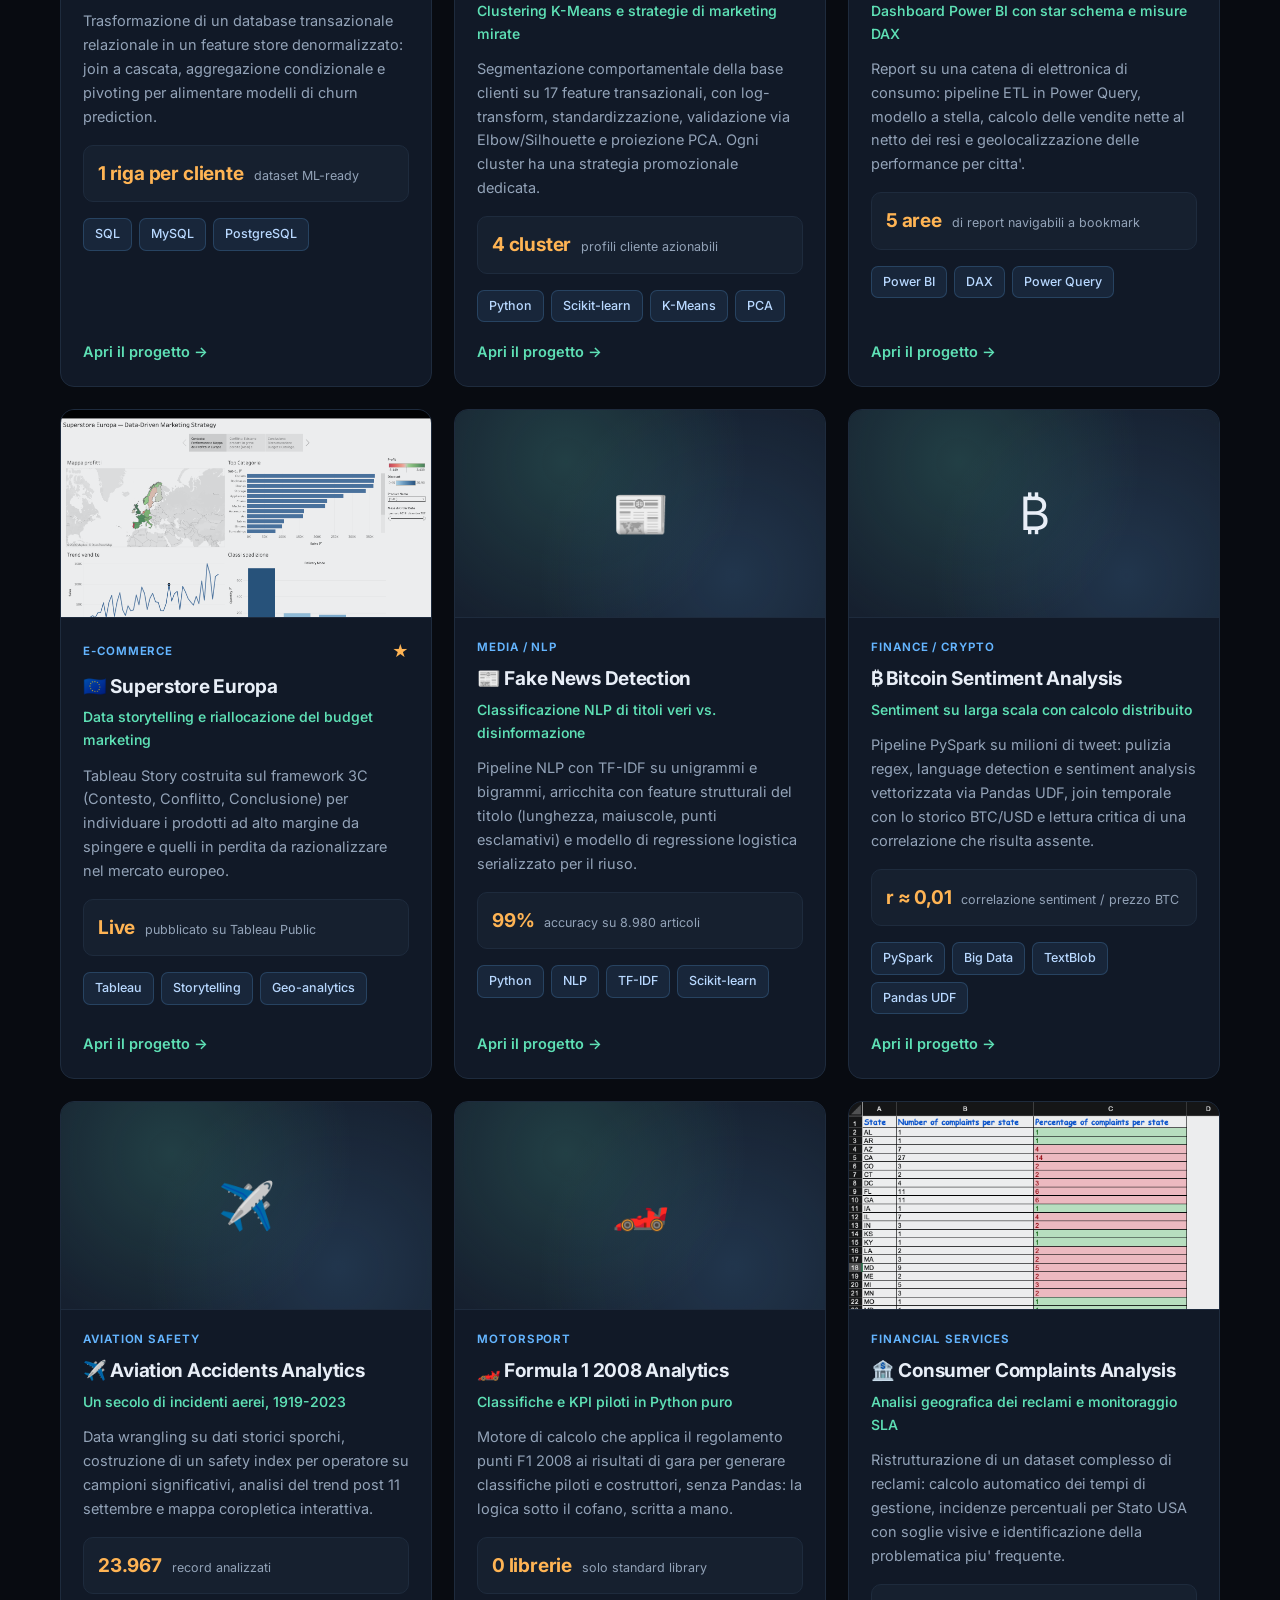
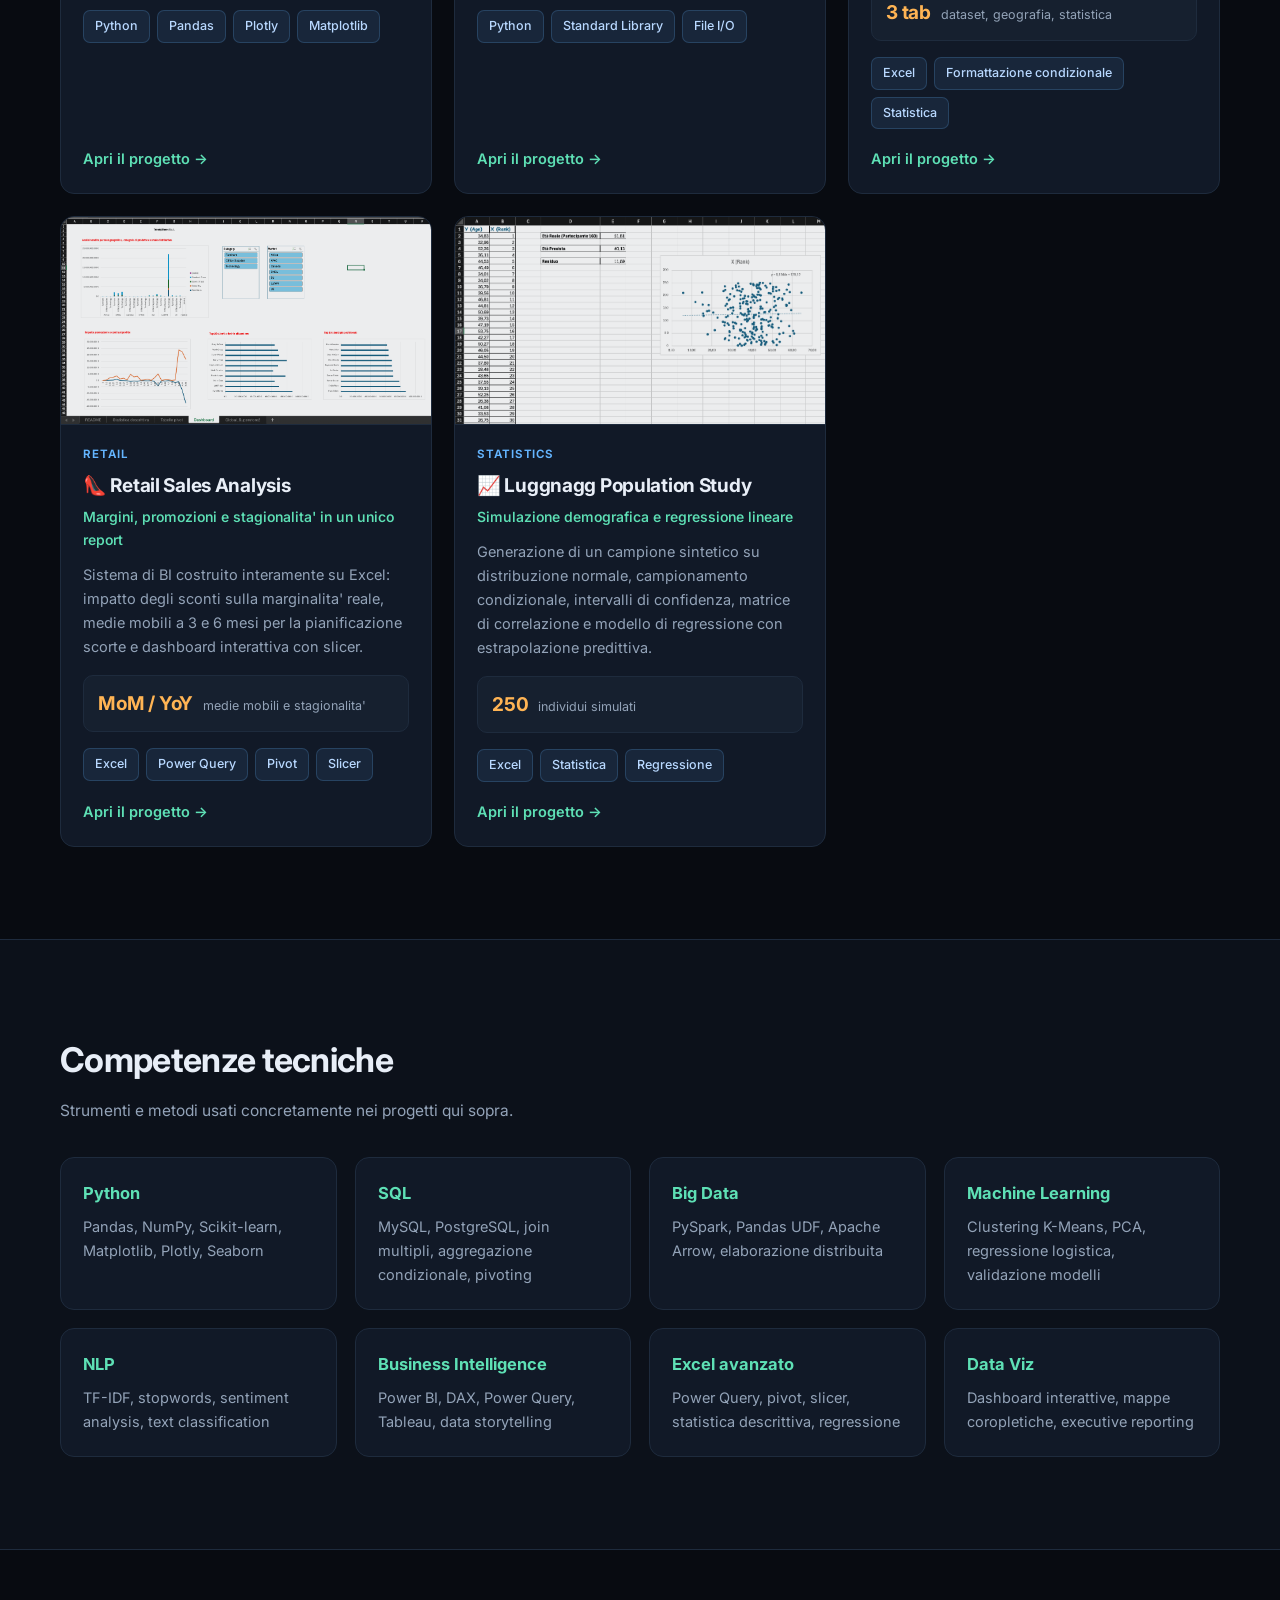
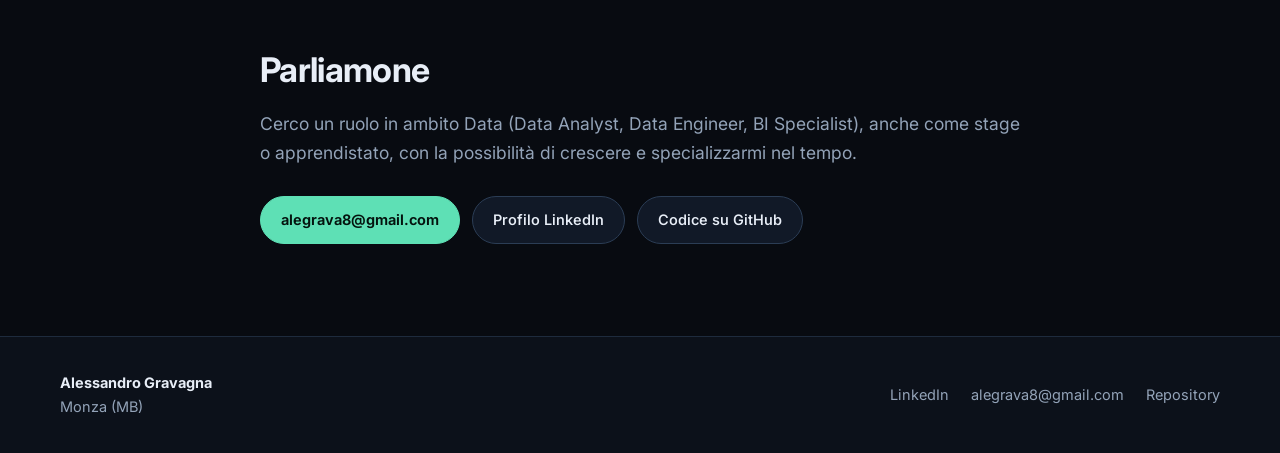
==== commit 7c061229: "Rimuove il ruolo da header e footer del sito Nella barra in alto resta solo il nome; nel footer nome" ====
--- a/docs/index.html
+++ b/docs/index.html
@@ -26,7 +26,7 @@
   <div class="wrap topbar-inner">
     <a class="brand" href="index.html">
       <span class="brand-mark">AG</span>
-      <span class="brand-text">Alessandro Gravagna<small>Junior Data Analyst</small></span>
+      <span class="brand-text">Alessandro Gravagna</span>
     </a>
     <nav class="topnav">
       <a href="index.html#progetti">Progetti</a>
@@ -283,7 +283,7 @@
   <div class="wrap footer-inner">
     <div>
       <strong>Alessandro Gravagna</strong><br>
-      <span class="muted">Junior Data Analyst &middot; Monza (MB), Italia</span>
+      <span class="muted">Monza (MB)</span>
     </div>
     <div class="footer-links">
       <a href="https://www.linkedin.com/in/alessandro-gravagna-3a3050201/" target="_blank" rel="noopener">LinkedIn</a>
--- a/docs/assets/style.css
+++ b/docs/assets/style.css
@@ -66,8 +66,7 @@
   background: linear-gradient(135deg, var(--accent), var(--accent-2));
   color: #05130f; font-weight: 800; font-size: 14px; letter-spacing: .5px;
 }
-.brand-text { display: flex; flex-direction: column; font-weight: 650; font-size: 15px; line-height: 1.25; }
-.brand-text small { color: var(--muted); font-weight: 400; font-size: 12.5px; }
+.brand-text { font-weight: 650; font-size: 16px; line-height: 1.2; letter-spacing: -.005em; }
 .topnav { display: flex; align-items: center; gap: 26px; font-size: 14.5px; }
 .topnav a { color: var(--muted); }
 .topnav a:hover { color: var(--text); text-decoration: none; }
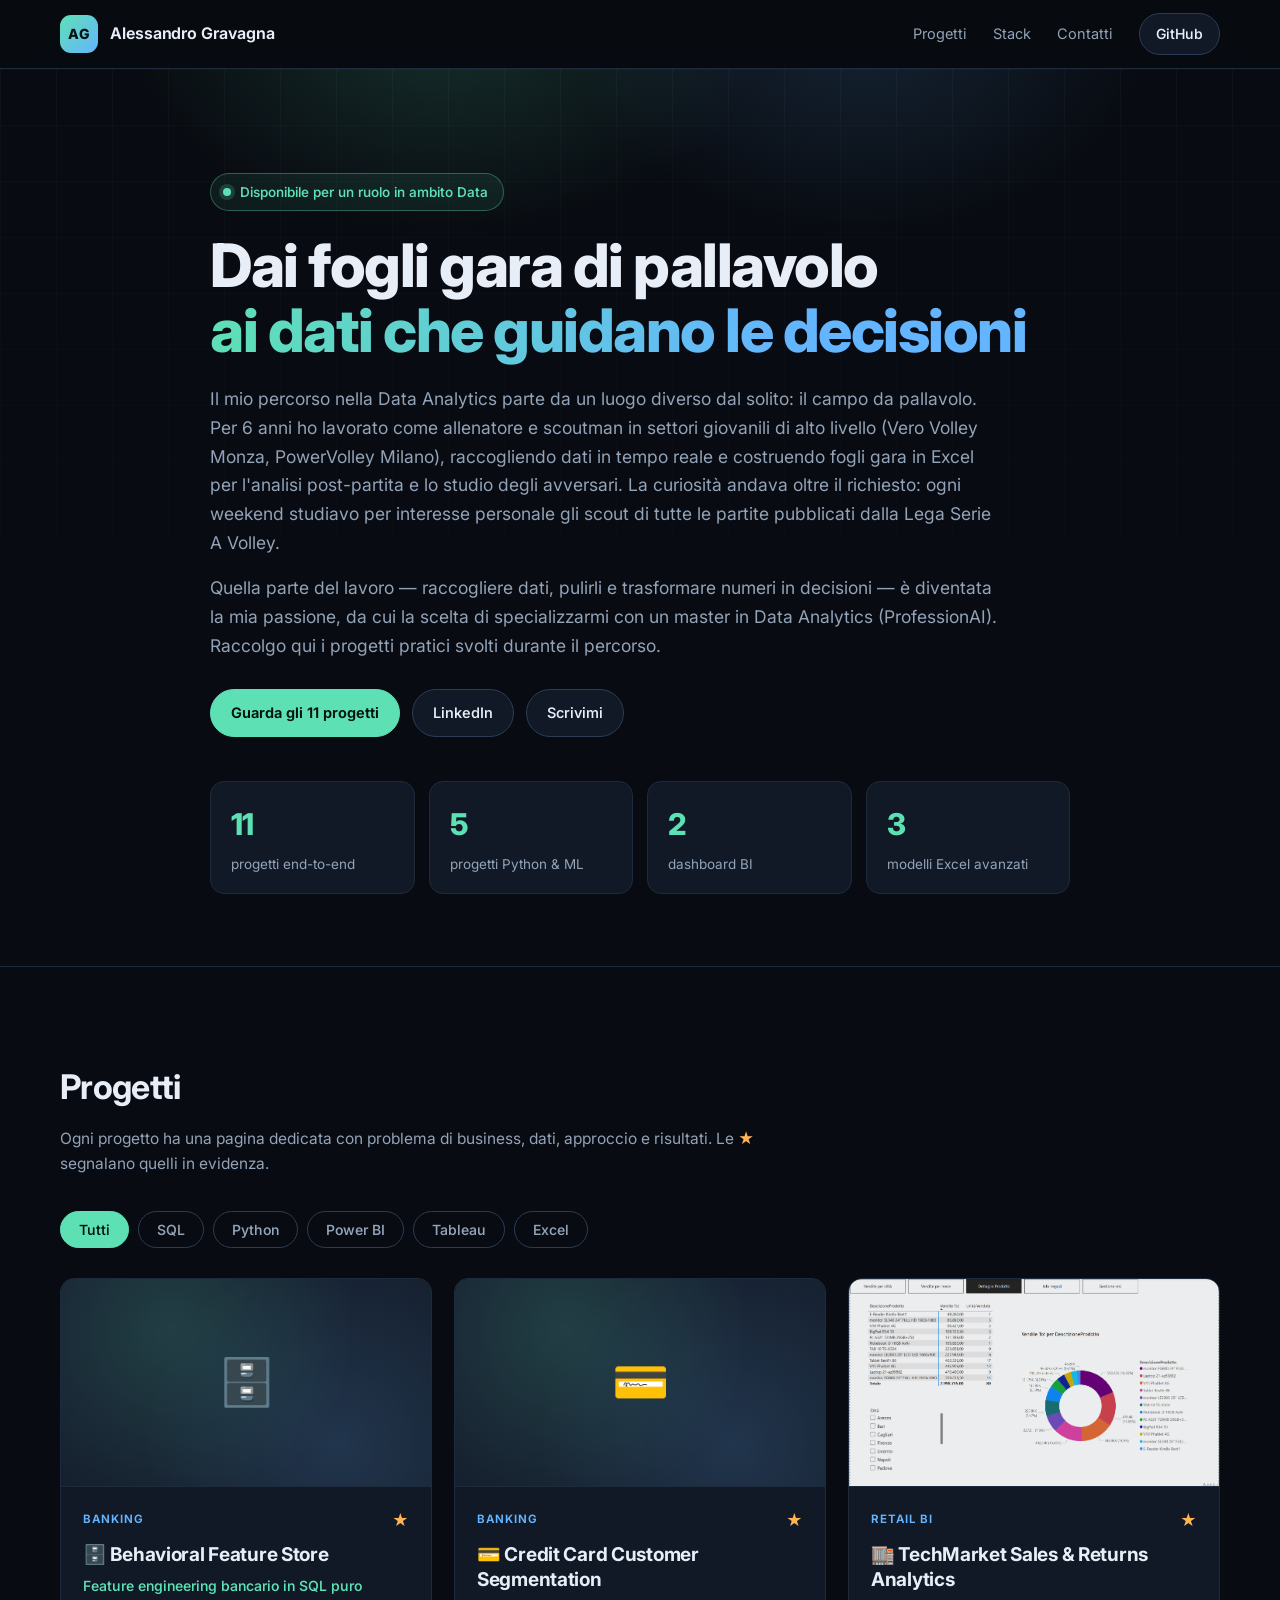
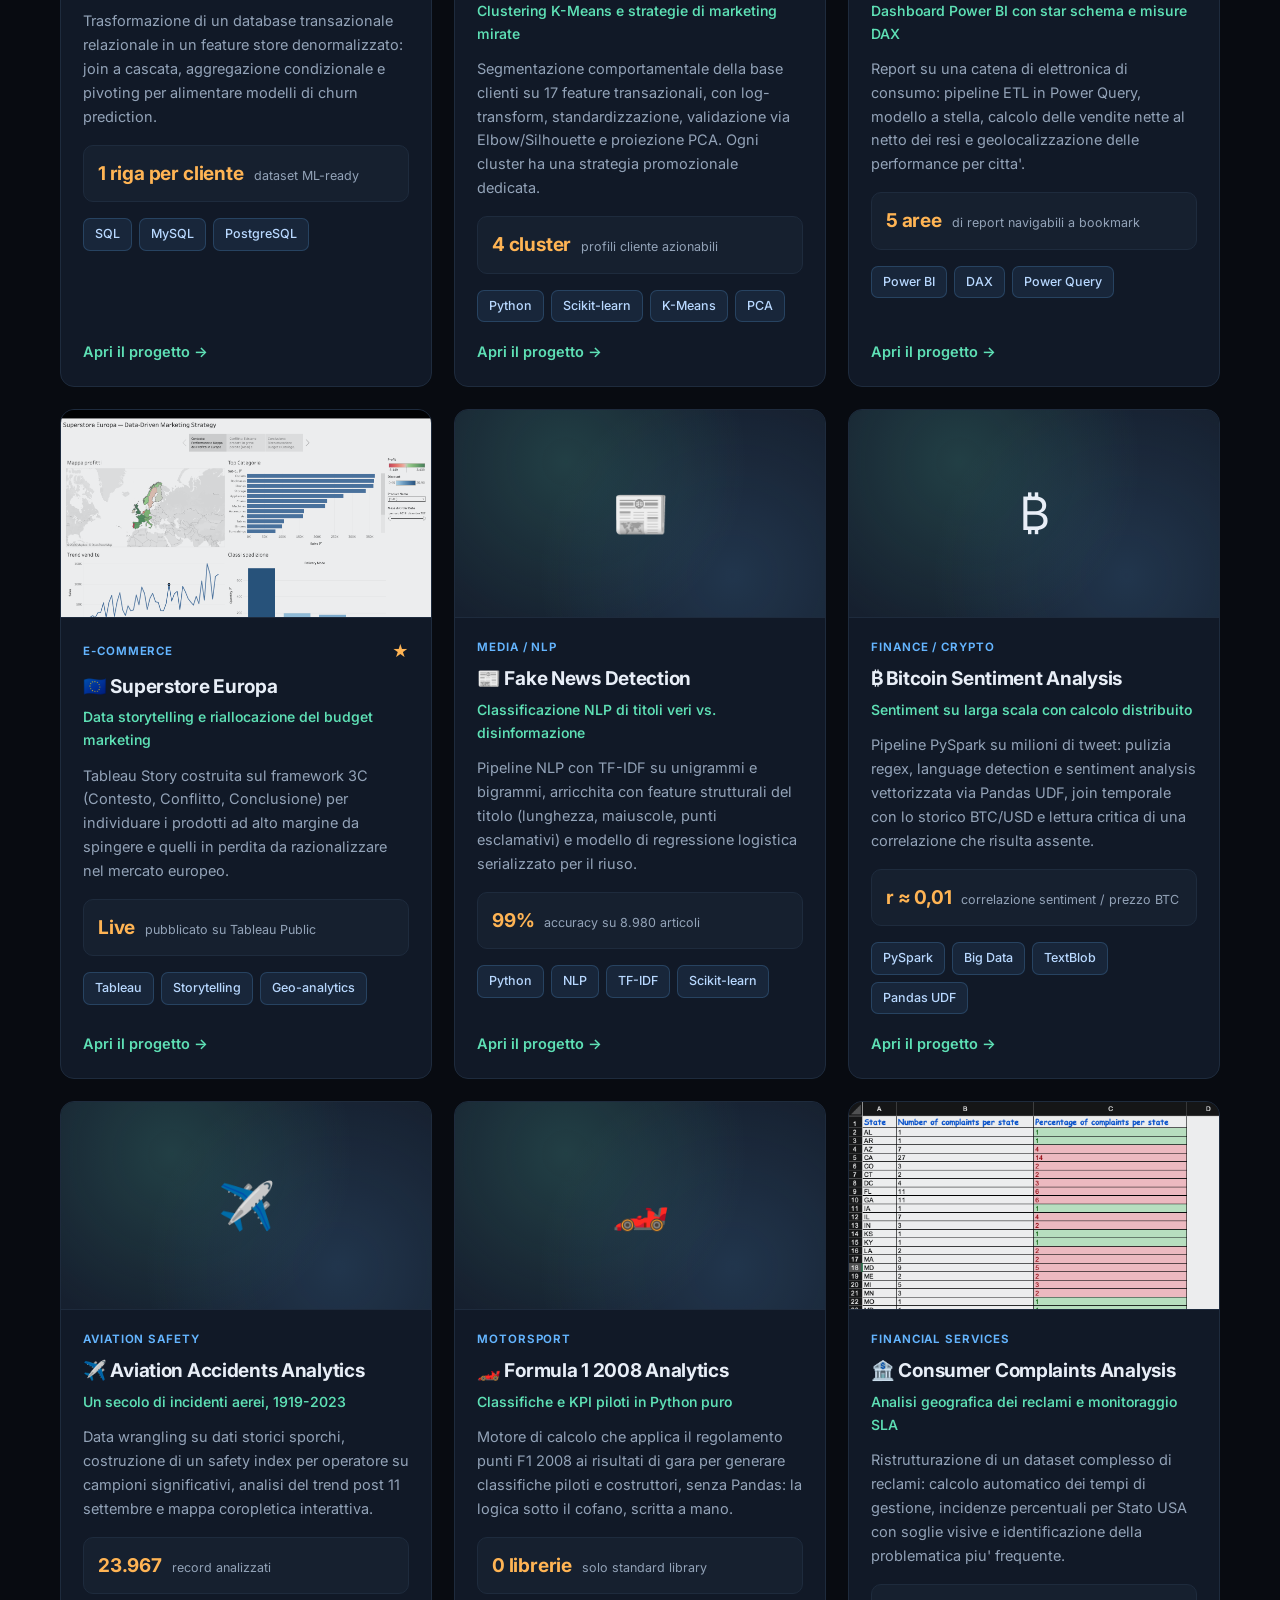
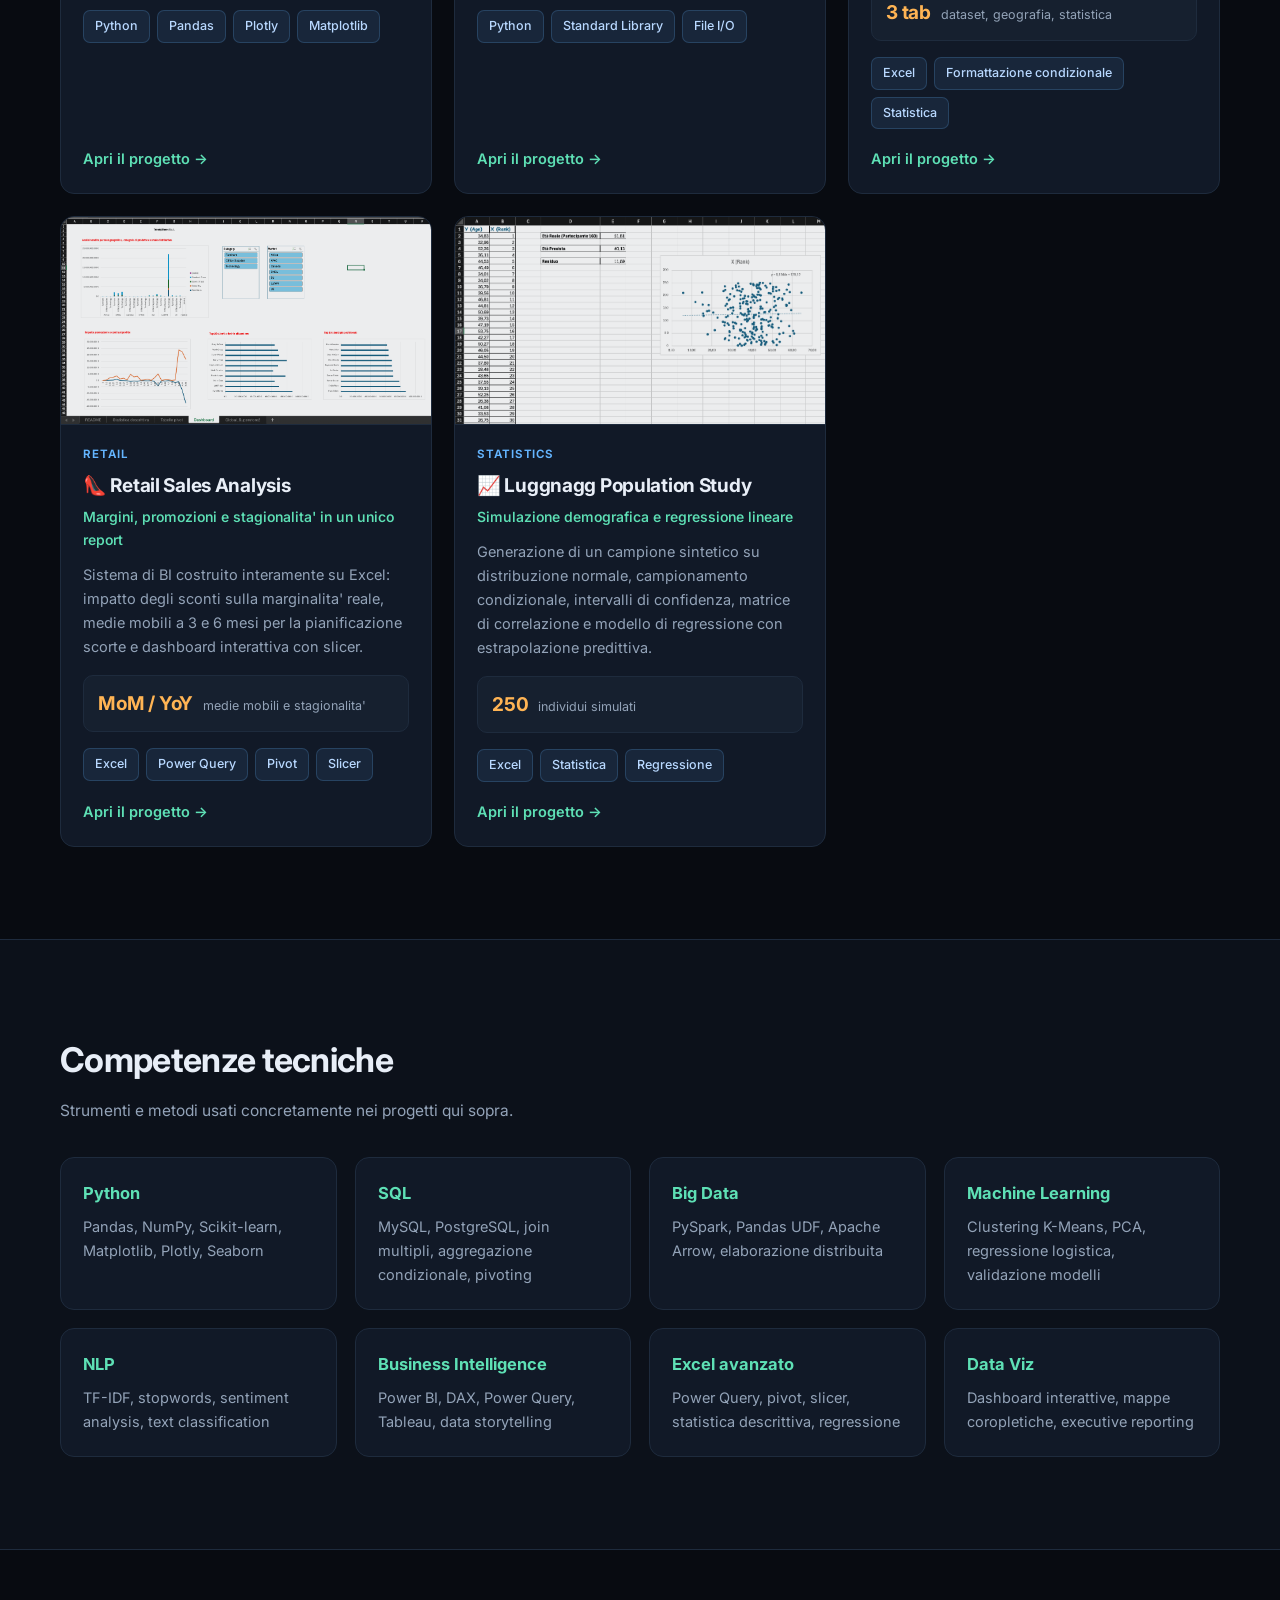
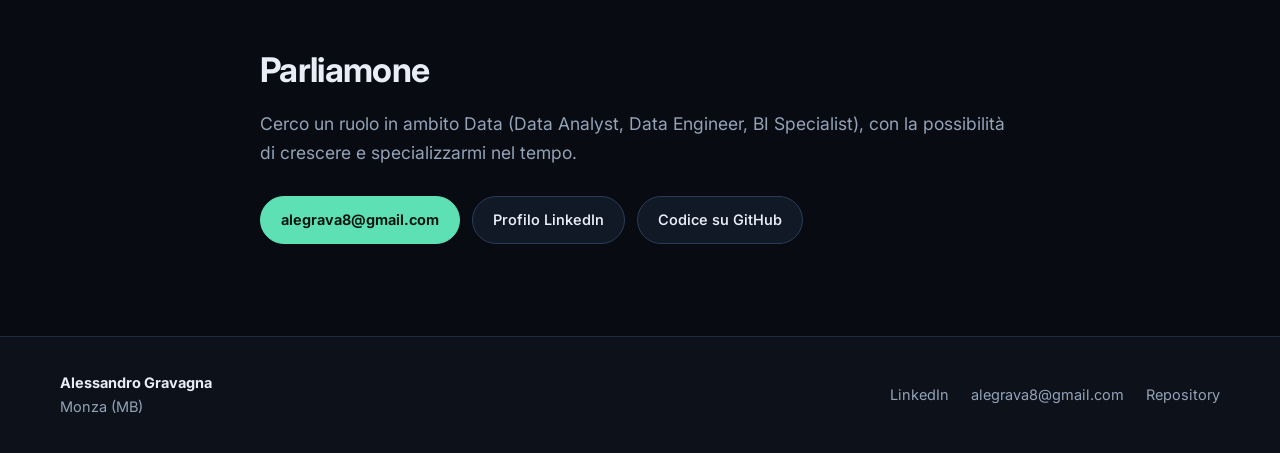
==== commit fc72f398: "Toglie il ruolo dai README dei progetti e rivede la frase sui contatti - Sezione "Autore" degli 11 R" ====
--- a/docs/index.html
+++ b/docs/index.html
@@ -4,10 +4,10 @@
 <meta charset="utf-8">
 <meta name="viewport" content="width=device-width, initial-scale=1">
 <title>Alessandro Gravagna — Data Analytics Portfolio</title>
-<meta name="description" content="Portfolio di Alessandro Gravagna, Junior Data Analyst: 11 progetti end-to-end su SQL, Python, Machine Learning, NLP, PySpark, Power BI, Tableau ed Excel.">
+<meta name="description" content="Portfolio di Alessandro Gravagna: 11 progetti end-to-end su SQL, Python, Machine Learning, NLP, PySpark, Power BI, Tableau ed Excel.">
 <meta name="author" content="Alessandro Gravagna">
 <meta property="og:title" content="Alessandro Gravagna — Data Analytics Portfolio">
-<meta property="og:description" content="Portfolio di Alessandro Gravagna, Junior Data Analyst: 11 progetti end-to-end su SQL, Python, Machine Learning, NLP, PySpark, Power BI, Tableau ed Excel.">
+<meta property="og:description" content="Portfolio di Alessandro Gravagna: 11 progetti end-to-end su SQL, Python, Machine Learning, NLP, PySpark, Power BI, Tableau ed Excel.">
 <meta property="og:type" content="website">
 <meta property="og:url" content="https://alessandrogravagna.github.io/Data-Analytics-Portfolio/">
 <meta property="og:image" content="https://alessandrogravagna.github.io/Data-Analytics-Portfolio/assets/img/powerbi-techmarket-powerbi_dashboard_preview.png">
@@ -247,8 +247,8 @@
 <section class="section" id="contatti">
   <div class="wrap contact">
     <h2>Parliamone</h2>
-    <p class="lead">Cerco un ruolo in ambito Data (Data Analyst, Data Engineer, BI Specialist), anche
-    come stage o apprendistato, con la possibilit&agrave; di crescere e specializzarmi nel tempo.</p>
+    <p class="lead">Cerco un ruolo in ambito Data (Data Analyst, Data Engineer, BI Specialist),
+    con la possibilit&agrave; di crescere e specializzarmi nel tempo.</p>
     <div class="hero-actions">
       <a class="btn btn-primary" href="mailto:alegrava8@gmail.com">alegrava8@gmail.com</a>
       <a class="btn" href="https://www.linkedin.com/in/alessandro-gravagna-3a3050201/" target="_blank" rel="noopener">Profilo LinkedIn</a>
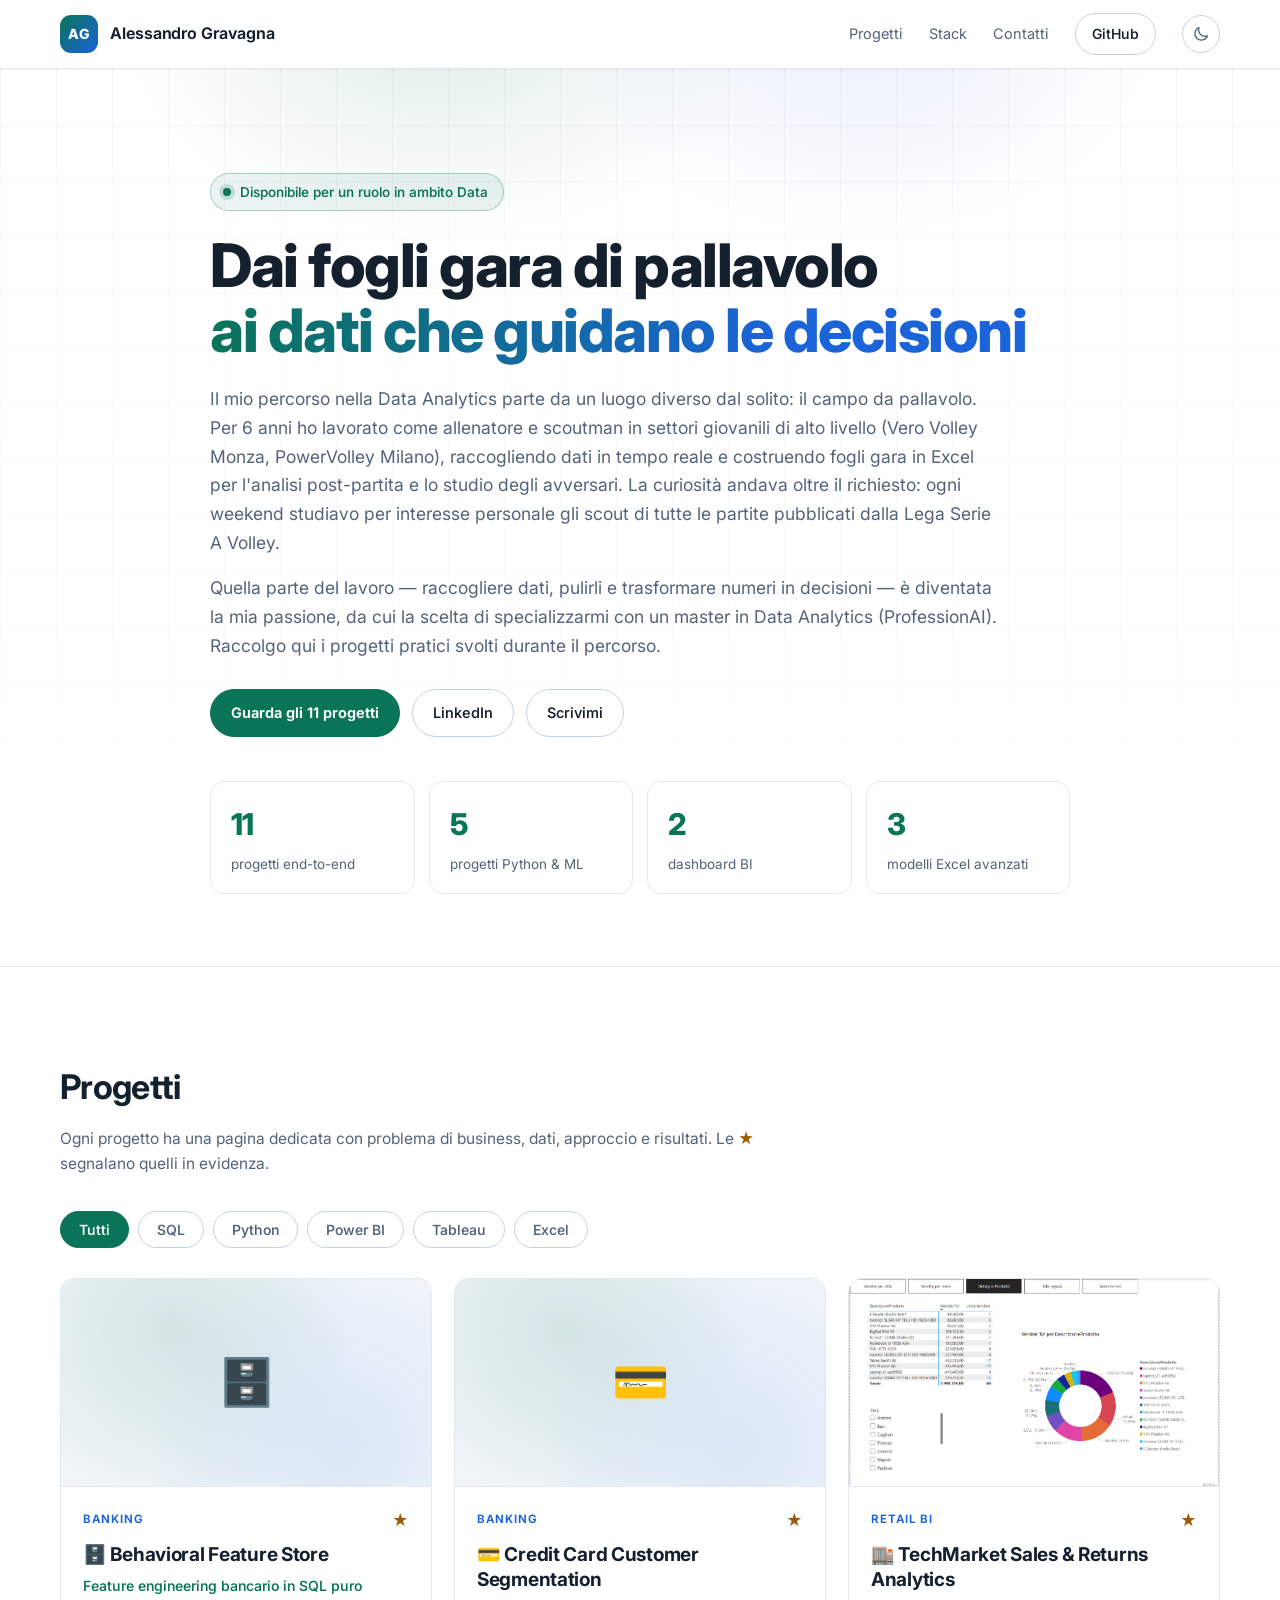
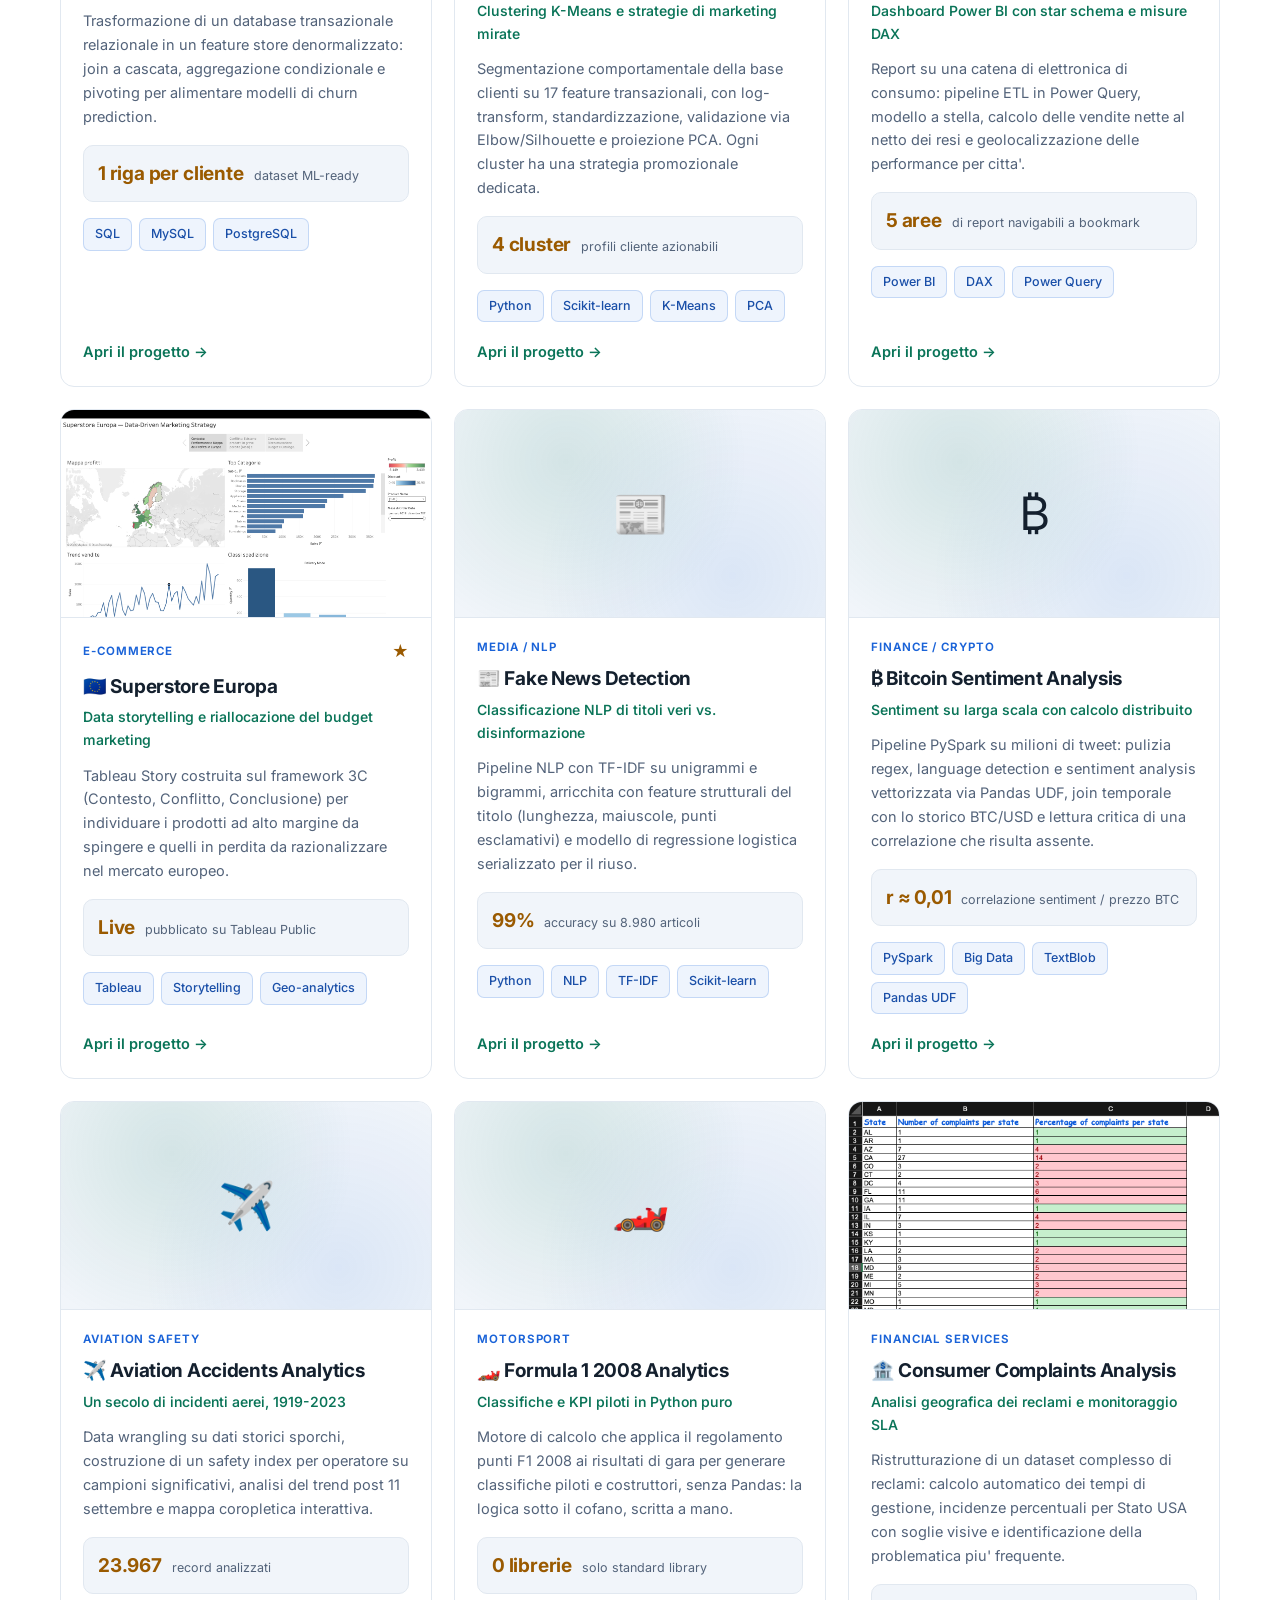
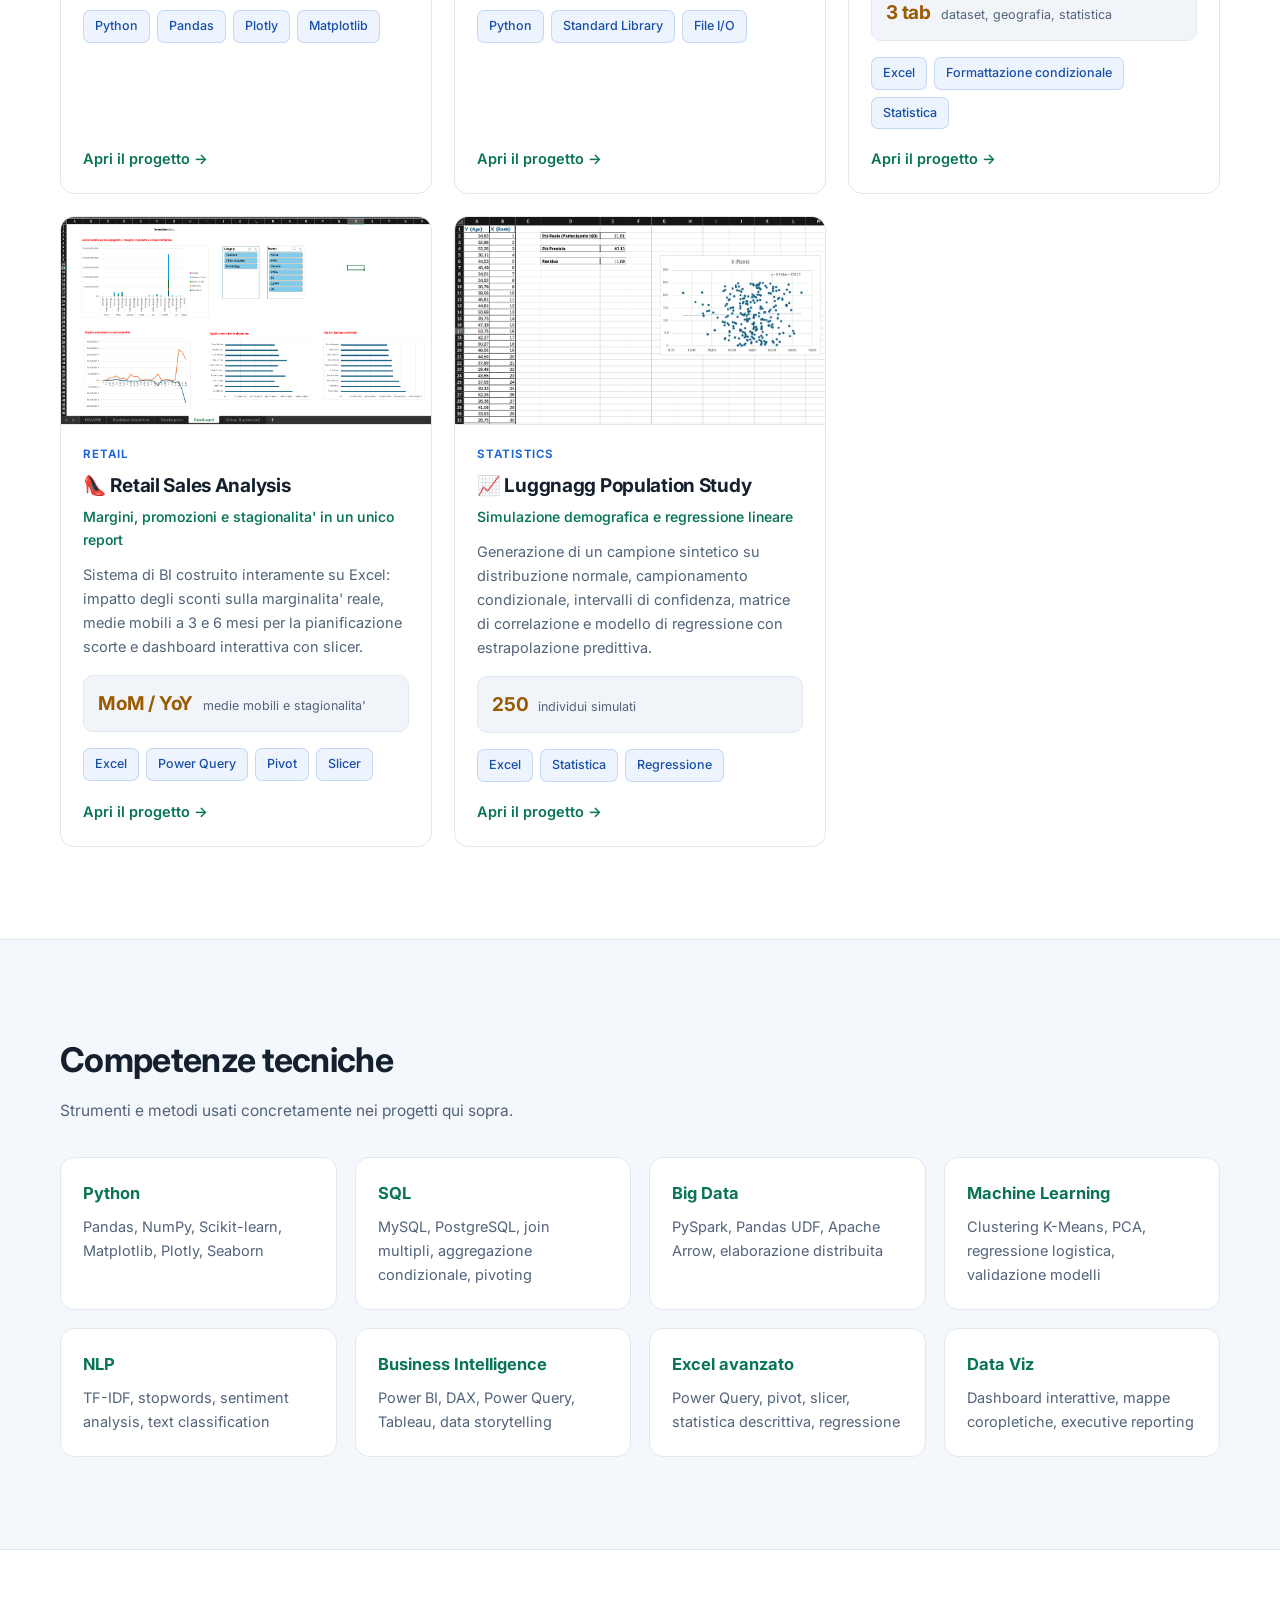
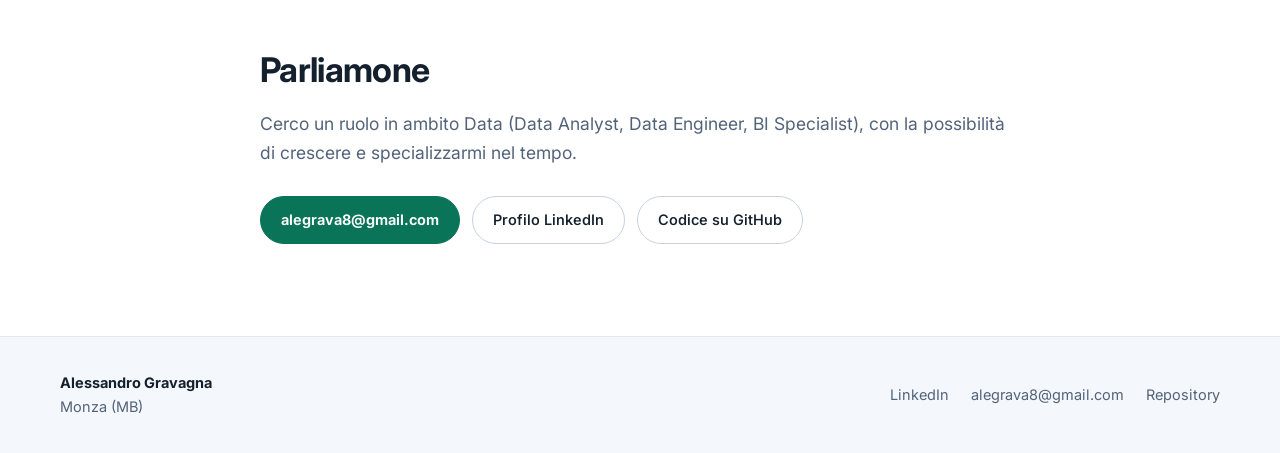
==== commit 10154209: "Aggiunge il pulsante per il tema chiaro/scuro Il sito era solo scuro. Ora la palette e' definita per" ====
--- a/docs/index.html
+++ b/docs/index.html
@@ -13,11 +13,22 @@
 <meta property="og:image" content="https://alessandrogravagna.github.io/Data-Analytics-Portfolio/assets/img/powerbi-techmarket-powerbi_dashboard_preview.png">
 <meta property="og:locale" content="it_IT">
 <meta name="twitter:card" content="summary_large_image">
+<meta name="color-scheme" content="dark light">
 <link rel="icon" href="data:image/svg+xml,<svg xmlns='http://www.w3.org/2000/svg' viewBox='0 0 100 100'><text y='.9em' font-size='90'>&#128202;</text></svg>">
 <link rel="preconnect" href="https://fonts.googleapis.com">
 <link rel="preconnect" href="https://fonts.gstatic.com" crossorigin>
 <link href="https://fonts.googleapis.com/css2?family=Inter:wght@400;500;600;700;800&family=JetBrains+Mono:wght@400;500&display=swap" rel="stylesheet">
 <link rel="stylesheet" href="assets/style.css">
+<script>
+(function () {
+  try {
+    var t = localStorage.getItem('tema');
+    if (t === 'light' || t === 'dark') {
+      document.documentElement.setAttribute('data-theme', t);
+    }
+  } catch (e) { /* localStorage non disponibile: si usa il tema di sistema */ }
+})();
+</script>
 
 </head>
 <body class="home">
@@ -33,6 +44,16 @@
       <a href="index.html#stack">Stack</a>
       <a href="index.html#contatti">Contatti</a>
       <a class="btn btn-ghost" href="https://github.com/alessandrogravagna/Data-Analytics-Portfolio" target="_blank" rel="noopener">GitHub</a>
+      <button class="theme-toggle" type="button" id="theme-toggle"
+        aria-label="Cambia tema chiaro o scuro" title="Cambia tema chiaro o scuro">
+        <svg class="icon-sun" viewBox="0 0 24 24" aria-hidden="true" focusable="false">
+          <circle cx="12" cy="12" r="4.2"/>
+          <path d="M12 2.4v2.6M12 19v2.6M4.2 4.2l1.9 1.9M17.9 17.9l1.9 1.9M2.4 12h2.6M19 12h2.6M4.2 19.8l1.9-1.9M17.9 6.1l1.9-1.9"/>
+        </svg>
+        <svg class="icon-moon" viewBox="0 0 24 24" aria-hidden="true" focusable="false">
+          <path d="M20.5 14.6A8.6 8.6 0 0 1 9.4 3.5a8.6 8.6 0 1 0 11.1 11.1z"/>
+        </svg>
+      </button>
     </nav>
   </div>
 </header>
@@ -292,5 +313,36 @@
     </div>
   </div>
 </footer>
+<script>
+(function () {
+  var root = document.documentElement;
+  var btn = document.getElementById('theme-toggle');
+  if (!btn) return;
+  var scuroDiSistema = window.matchMedia('(prefers-color-scheme: dark)');
+
+  function temaAttuale() {
+    return root.getAttribute('data-theme') || (scuroDiSistema.matches ? 'dark' : 'light');
+  }
+  function aggiornaEtichetta() {
+    var prossimo = temaAttuale() === 'dark' ? 'chiaro' : 'scuro';
+    btn.setAttribute('aria-label', 'Passa al tema ' + prossimo);
+    btn.setAttribute('title', 'Passa al tema ' + prossimo);
+  }
+
+  btn.addEventListener('click', function () {
+    var nuovo = temaAttuale() === 'dark' ? 'light' : 'dark';
+    root.setAttribute('data-theme', nuovo);
+    try { localStorage.setItem('tema', nuovo); } catch (e) {}
+    aggiornaEtichetta();
+  });
+
+  // Se non c'e' una scelta esplicita, si segue il sistema anche a caldo.
+  scuroDiSistema.addEventListener('change', function () {
+    if (!root.hasAttribute('data-theme')) aggiornaEtichetta();
+  });
+
+  aggiornaEtichetta();
+})();
+</script>
 </body>
 </html>
--- a/docs/assets/style.css
+++ b/docs/assets/style.css
@@ -3,7 +3,11 @@
    Foglio di stile unico del sito (generato in docs/assets/style.css)
    ========================================================================== */
 
+/* Tema scuro = valori di base. Il tema chiaro ridefinisce solo i colori, sia
+   quando lo chiede il sistema sia quando lo impone il pulsante in alto a destra.
+   Sul fondo chiaro i due accenti devono scurirsi: servono anche per il testo. */
 :root {
+  color-scheme: dark;
   --bg: #080b11;
   --bg-alt: #0c111a;
   --surface: #111927;
@@ -11,14 +15,109 @@
   --border: #1e2b3d;
   --border-strong: #2b3d55;
   --text: #e8eef7;
+  --text-strong: #ffffff;
   --muted: #93a3b8;
   --accent: #5ee0b5;
+  --accent-hover: #7aeac6;
   --accent-2: #64b5ff;
   --accent-3: #ffb454;
+  --on-accent: #04130e;
+  --accent-soft-bg: rgba(94, 224, 181, .08);
+  --accent-soft-border: rgba(94, 224, 181, .35);
+  --accent-ring: rgba(94, 224, 181, .18);
+  --chip-bg: rgba(100, 181, 255, .09);
+  --chip-border: rgba(100, 181, 255, .2);
+  --chip-text: #b8d8ff;
+  --code-bg: rgba(100, 181, 255, .11);
+  --code-border: rgba(100, 181, 255, .18);
+  --code-text: #cfe4ff;
+  --code-block-bg: #060a10;
+  --code-block-text: #d5e3f2;
+  --topbar-bg: rgba(8, 11, 17, .82);
+  --grid-line: rgba(255, 255, 255, .028);
+  --card-shadow: rgba(0, 0, 0, .9);
+  --row-hover: rgba(255, 255, 255, .02);
+  --glow-1: rgba(94, 224, 181, .17);
+  --glow-2: rgba(100, 181, 255, .15);
+  --media-opacity: .92;
   --radius: 14px;
   --wrap: 1160px;
   --mono: "JetBrains Mono", ui-monospace, SFMono-Regular, Menlo, monospace;
   --sans: "Inter", -apple-system, BlinkMacSystemFont, "Segoe UI", Roboto, sans-serif;
+}
+
+@media (prefers-color-scheme: light) {
+  :root:not([data-theme="dark"]) {
+  color-scheme: light;
+  --bg: #ffffff;
+  --bg-alt: #f4f7fb;
+  --surface: #ffffff;
+  --surface-2: #f1f5fa;
+  --border: #e1e8f0;
+  --border-strong: #c6d2e0;
+  --text: #14202e;
+  --text-strong: #060d16;
+  --muted: #53637a;
+  --accent: #0a7458;
+  --accent-hover: #08624a;
+  --accent-2: #1a63d8;
+  --accent-3: #9a5a00;
+  --on-accent: #ffffff;
+  --accent-soft-bg: rgba(10, 116, 88, .08);
+  --accent-soft-border: rgba(10, 116, 88, .3);
+  --accent-ring: rgba(10, 116, 88, .18);
+  --chip-bg: rgba(26, 99, 216, .07);
+  --chip-border: rgba(26, 99, 216, .2);
+  --chip-text: #1a4fa8;
+  --code-bg: rgba(26, 99, 216, .07);
+  --code-border: rgba(26, 99, 216, .16);
+  --code-text: #14418f;
+  --code-block-bg: #f6f9fc;
+  --code-block-text: #1d2b3a;
+  --topbar-bg: rgba(255, 255, 255, .86);
+  --grid-line: rgba(20, 32, 46, .045);
+  --card-shadow: rgba(20, 32, 46, .18);
+  --row-hover: rgba(20, 32, 46, .025);
+  --glow-1: rgba(10, 116, 88, .13);
+  --glow-2: rgba(26, 99, 216, .1);
+  --media-opacity: 1;
+  }
+}
+
+:root[data-theme="light"] {
+  color-scheme: light;
+  --bg: #ffffff;
+  --bg-alt: #f4f7fb;
+  --surface: #ffffff;
+  --surface-2: #f1f5fa;
+  --border: #e1e8f0;
+  --border-strong: #c6d2e0;
+  --text: #14202e;
+  --text-strong: #060d16;
+  --muted: #53637a;
+  --accent: #0a7458;
+  --accent-hover: #08624a;
+  --accent-2: #1a63d8;
+  --accent-3: #9a5a00;
+  --on-accent: #ffffff;
+  --accent-soft-bg: rgba(10, 116, 88, .08);
+  --accent-soft-border: rgba(10, 116, 88, .3);
+  --accent-ring: rgba(10, 116, 88, .18);
+  --chip-bg: rgba(26, 99, 216, .07);
+  --chip-border: rgba(26, 99, 216, .2);
+  --chip-text: #1a4fa8;
+  --code-bg: rgba(26, 99, 216, .07);
+  --code-border: rgba(26, 99, 216, .16);
+  --code-text: #14418f;
+  --code-block-bg: #f6f9fc;
+  --code-block-text: #1d2b3a;
+  --topbar-bg: rgba(255, 255, 255, .86);
+  --grid-line: rgba(20, 32, 46, .045);
+  --card-shadow: rgba(20, 32, 46, .18);
+  --row-hover: rgba(20, 32, 46, .025);
+  --glow-1: rgba(10, 116, 88, .13);
+  --glow-2: rgba(26, 99, 216, .1);
+  --media-opacity: 1;
 }
 
 * { box-sizing: border-box; }
@@ -46,14 +145,14 @@
 
 .skip {
   position: absolute; left: -9999px; top: 0; background: var(--accent);
-  color: #04120d; padding: 10px 16px; border-radius: 0 0 8px 0; z-index: 100;
+  color: var(--on-accent); padding: 10px 16px; border-radius: 0 0 8px 0; z-index: 100;
 }
 .skip:focus { left: 0; }
 
 /* ---------- Topbar ---------- */
 .topbar {
   position: sticky; top: 0; z-index: 50;
-  background: rgba(8, 11, 17, .82);
+  background: var(--topbar-bg);
   backdrop-filter: blur(14px);
   border-bottom: 1px solid var(--border);
 }
@@ -64,12 +163,36 @@
   width: 38px; height: 38px; border-radius: 11px; flex: none;
   display: grid; place-items: center;
   background: linear-gradient(135deg, var(--accent), var(--accent-2));
-  color: #05130f; font-weight: 800; font-size: 14px; letter-spacing: .5px;
+  color: var(--on-accent); font-weight: 800; font-size: 14px; letter-spacing: .5px;
 }
 .brand-text { font-weight: 650; font-size: 16px; line-height: 1.2; letter-spacing: -.005em; }
 .topnav { display: flex; align-items: center; gap: 26px; font-size: 14.5px; }
 .topnav a { color: var(--muted); }
 .topnav a:hover { color: var(--text); text-decoration: none; }
+
+/* ---------- Pulsante tema chiaro/scuro ---------- */
+.theme-toggle {
+  display: grid; place-items: center; flex: none;
+  width: 38px; height: 38px; padding: 0; cursor: pointer;
+  border: 1px solid var(--border-strong); border-radius: 50%;
+  background: var(--surface); color: var(--muted);
+  transition: color .18s, border-color .18s, background .18s;
+}
+.theme-toggle:hover { color: var(--accent); border-color: var(--accent); background: var(--surface-2); }
+.theme-toggle:focus-visible { outline: 2px solid var(--accent); outline-offset: 2px; }
+.theme-toggle svg {
+  width: 18px; height: 18px;
+  fill: none; stroke: currentColor; stroke-width: 1.7;
+  stroke-linecap: round; stroke-linejoin: round;
+}
+/* Si mostra l'icona del tema verso cui si passa. */
+.theme-toggle .icon-moon { display: none; }
+:root[data-theme="light"] .theme-toggle .icon-sun { display: none; }
+:root[data-theme="light"] .theme-toggle .icon-moon { display: block; }
+@media (prefers-color-scheme: light) {
+  :root:not([data-theme="dark"]) .theme-toggle .icon-sun { display: none; }
+  :root:not([data-theme="dark"]) .theme-toggle .icon-moon { display: block; }
+}
 
 /* ---------- Bottoni ---------- */
 .btn {
@@ -80,8 +203,8 @@
   transition: border-color .18s, background .18s, transform .18s;
 }
 .btn:hover { text-decoration: none; border-color: var(--accent); background: var(--surface-2); transform: translateY(-1px); }
-.btn-primary { background: var(--accent); border-color: var(--accent); color: #04130e; font-weight: 650; }
-.btn-primary:hover { background: #7aeac6; border-color: #7aeac6; color: #04130e; }
+.btn-primary { background: var(--accent); border-color: var(--accent); color: var(--on-accent); font-weight: 650; }
+.btn-primary:hover { background: var(--accent-hover); border-color: var(--accent-hover); color: var(--on-accent); }
 .btn-accent { background: transparent; border-color: var(--accent-3); color: var(--accent-3); }
 .btn-accent:hover { background: rgba(255, 180, 84, .12); border-color: var(--accent-3); }
 .btn-ghost { padding: 8px 16px; font-size: 14px; }
@@ -96,14 +219,14 @@
 .hero::before {
   content: ""; position: absolute; inset: -40% -10% auto -10%; height: 620px;
   background:
-    radial-gradient(closest-side, rgba(94, 224, 181, .17), transparent 70%) 18% 40% / 60% 100% no-repeat,
-    radial-gradient(closest-side, rgba(100, 181, 255, .15), transparent 70%) 82% 20% / 55% 100% no-repeat;
+    radial-gradient(closest-side, var(--glow-1), transparent 70%) 18% 40% / 60% 100% no-repeat,
+    radial-gradient(closest-side, var(--glow-2), transparent 70%) 82% 20% / 55% 100% no-repeat;
   pointer-events: none;
 }
 .hero::after {
   content: ""; position: absolute; inset: 0; pointer-events: none;
-  background-image: linear-gradient(rgba(255,255,255,.028) 1px, transparent 1px),
-                    linear-gradient(90deg, rgba(255,255,255,.028) 1px, transparent 1px);
+  background-image: linear-gradient(var(--grid-line) 1px, transparent 1px),
+                    linear-gradient(90deg, var(--grid-line) 1px, transparent 1px);
   background-size: 56px 56px;
   mask-image: linear-gradient(180deg, #000, transparent 82%);
 }
@@ -111,10 +234,10 @@
 .pill {
   display: inline-flex; align-items: center; gap: 9px; margin: 0 0 22px;
   padding: 7px 15px 7px 12px; border-radius: 999px;
-  border: 1px solid rgba(94, 224, 181, .35); background: rgba(94, 224, 181, .08);
+  border: 1px solid var(--accent-soft-border); background: var(--accent-soft-bg);
   color: var(--accent); font-size: 13.5px; font-weight: 550;
 }
-.pill .dot { width: 8px; height: 8px; border-radius: 50%; background: var(--accent); box-shadow: 0 0 0 4px rgba(94,224,181,.18); }
+.pill .dot { width: 8px; height: 8px; border-radius: 50%; background: var(--accent); box-shadow: 0 0 0 4px var(--accent-ring); }
 .hero h1 {
   margin: 0 0 22px; font-size: clamp(34px, 5.6vw, 60px); line-height: 1.08;
   letter-spacing: -.025em; font-weight: 800;
@@ -147,7 +270,7 @@
   transition: .18s;
 }
 .filter:hover { color: var(--text); border-color: var(--accent); }
-.filter.is-active { background: var(--accent); border-color: var(--accent); color: #04130e; }
+.filter.is-active { background: var(--accent); border-color: var(--accent); color: var(--on-accent); }
 .empty { color: var(--muted); text-align: center; padding: 40px 0; }
 
 /* ---------- Griglia progetti ---------- */
@@ -157,16 +280,16 @@
   background: var(--surface); overflow: hidden;
   transition: transform .2s, border-color .2s, box-shadow .2s;
 }
-.card:hover { transform: translateY(-4px); border-color: var(--border-strong); box-shadow: 0 18px 40px -24px rgba(0,0,0,.9); }
+.card:hover { transform: translateY(-4px); border-color: var(--border-strong); box-shadow: 0 18px 40px -24px var(--card-shadow); }
 .card-link { display: flex; flex-direction: column; height: 100%; color: inherit; }
 .card-link:hover { text-decoration: none; }
 .card-media { aspect-ratio: 16 / 9; overflow: hidden; background: var(--surface-2); border-bottom: 1px solid var(--border); }
-.card-media img { width: 100%; height: 100%; object-fit: cover; object-position: top center; opacity: .92; transition: .3s; }
+.card-media img { width: 100%; height: 100%; object-fit: cover; object-position: top center; opacity: var(--media-opacity); transition: .3s; }
 .card:hover .card-media img { opacity: 1; transform: scale(1.02); }
 .card-media--glyph {
   display: grid; place-items: center; font-size: 46px;
-  background: radial-gradient(circle at 30% 25%, rgba(94,224,181,.16), transparent 60%),
-              radial-gradient(circle at 75% 80%, rgba(100,181,255,.14), transparent 60%), var(--surface-2);
+  background: radial-gradient(circle at 30% 25%, var(--glow-1), transparent 60%),
+              radial-gradient(circle at 75% 80%, var(--glow-2), transparent 60%), var(--surface-2);
 }
 .card-body { padding: 20px 22px 22px; display: flex; flex-direction: column; flex: 1; }
 .card-top { display: flex; align-items: center; justify-content: space-between; gap: 10px; margin-bottom: 10px; }
@@ -186,7 +309,7 @@
 .chips { display: flex; flex-wrap: wrap; gap: 7px; }
 .chip {
   padding: 5px 11px; border-radius: 7px; font-size: 12.5px; font-weight: 500;
-  background: rgba(100, 181, 255, .09); border: 1px solid rgba(100, 181, 255, .2); color: #b8d8ff;
+  background: var(--chip-bg); border: 1px solid var(--chip-border); color: var(--chip-text);
 }
 .card-cta { margin-top: auto; padding-top: 18px; color: var(--accent); font-size: 14.5px; font-weight: 600; }
 .card:hover .card-cta span { display: inline-block; transform: translateX(4px); transition: .2s; }
@@ -205,8 +328,8 @@
 .project-head {
   padding: 44px 0 40px; border-bottom: 1px solid var(--border);
   background:
-    radial-gradient(circle at 12% -20%, rgba(94,224,181,.13), transparent 55%),
-    radial-gradient(circle at 88% 0%, rgba(100,181,255,.11), transparent 55%), var(--bg-alt);
+    radial-gradient(circle at 12% -20%, var(--glow-1), transparent 55%),
+    radial-gradient(circle at 88% 0%, var(--glow-2), transparent 55%), var(--bg-alt);
 }
 .back { display: inline-block; margin-bottom: 22px; color: var(--muted); font-size: 14px; }
 .back:hover { color: var(--accent); text-decoration: none; }
@@ -240,17 +363,17 @@
 .prose ul, .prose ol { margin: 0 0 18px; padding-left: 22px; }
 .prose li { margin-bottom: 9px; }
 .prose li > ul, .prose li > ol { margin: 9px 0 0; }
-.prose strong { color: #fff; font-weight: 650; }
+.prose strong { color: var(--text-strong); font-weight: 650; }
 .prose hr { margin: 40px 0; border: 0; border-top: 1px solid var(--border); }
 .prose img { margin: 22px 0; border-radius: 12px; border: 1px solid var(--border); }
 .prose .caption { margin-top: -8px; font-size: 13.5px; color: var(--muted); }
 .prose code {
   font-family: var(--mono); font-size: .875em; padding: 2px 6px; border-radius: 5px;
-  background: rgba(100, 181, 255, .11); border: 1px solid rgba(100, 181, 255, .18); color: #cfe4ff;
+  background: var(--code-bg); border: 1px solid var(--code-border); color: var(--code-text);
 }
 .code-block {
   position: relative; margin: 0 0 22px; border: 1px solid var(--border);
-  border-radius: 12px; background: #060a10; overflow: hidden;
+  border-radius: 12px; background: var(--code-block-bg); overflow: hidden;
 }
 .code-block::before {
   content: attr(data-lang); position: absolute; top: 0; right: 0;
@@ -262,14 +385,14 @@
 .code-block pre { margin: 0; padding: 22px 20px; overflow-x: auto; }
 .code-block code {
   font-family: var(--mono); font-size: 13px; line-height: 1.65;
-  background: none; border: 0; padding: 0; color: #d5e3f2; white-space: pre;
+  background: none; border: 0; padding: 0; color: var(--code-block-text); white-space: pre;
 }
 .table-wrap { margin: 0 0 24px; overflow-x: auto; border: 1px solid var(--border); border-radius: 12px; }
 .prose table { width: 100%; border-collapse: collapse; font-size: 14.5px; }
 .prose th, .prose td { padding: 12px 16px; text-align: left; border-bottom: 1px solid var(--border); vertical-align: top; }
 .prose thead th { background: var(--surface-2); font-size: 12.5px; letter-spacing: .04em; text-transform: uppercase; color: var(--muted); white-space: nowrap; }
 .prose tbody tr:last-child td { border-bottom: 0; }
-.prose tbody tr:hover { background: rgba(255,255,255,.02); }
+.prose tbody tr:hover { background: var(--row-hover); }
 
 /* ---------- Pager ---------- */
 .pager-row { display: grid; grid-template-columns: repeat(auto-fit, minmax(260px, 1fr)); gap: 16px; padding: 20px 0 72px; }
@@ -299,6 +422,7 @@
 }
 @media (max-width: 720px) {
   .wrap { width: calc(100% - 32px); }
+  .topnav { gap: 12px; }
   .topnav a:not(.btn) { display: none; }
   .grid { grid-template-columns: 1fr; }
   .stats { grid-template-columns: repeat(2, 1fr); }
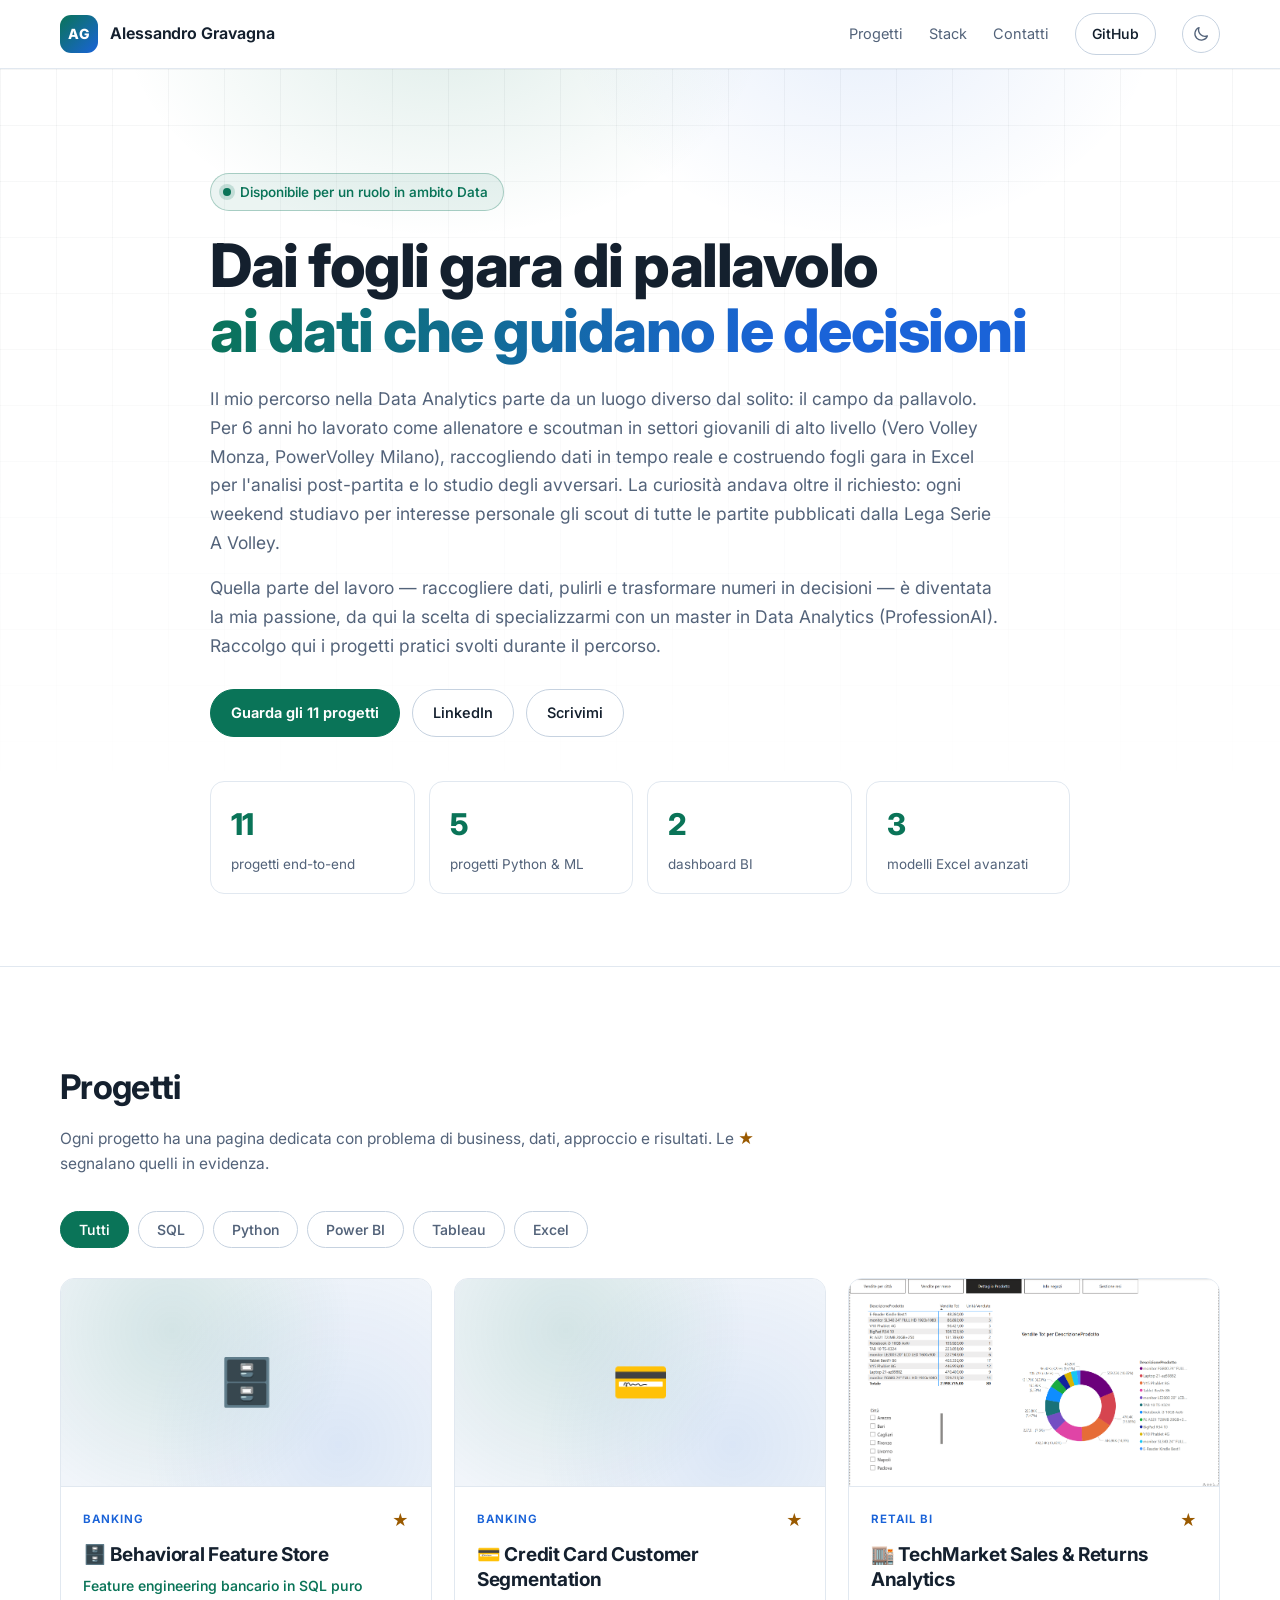
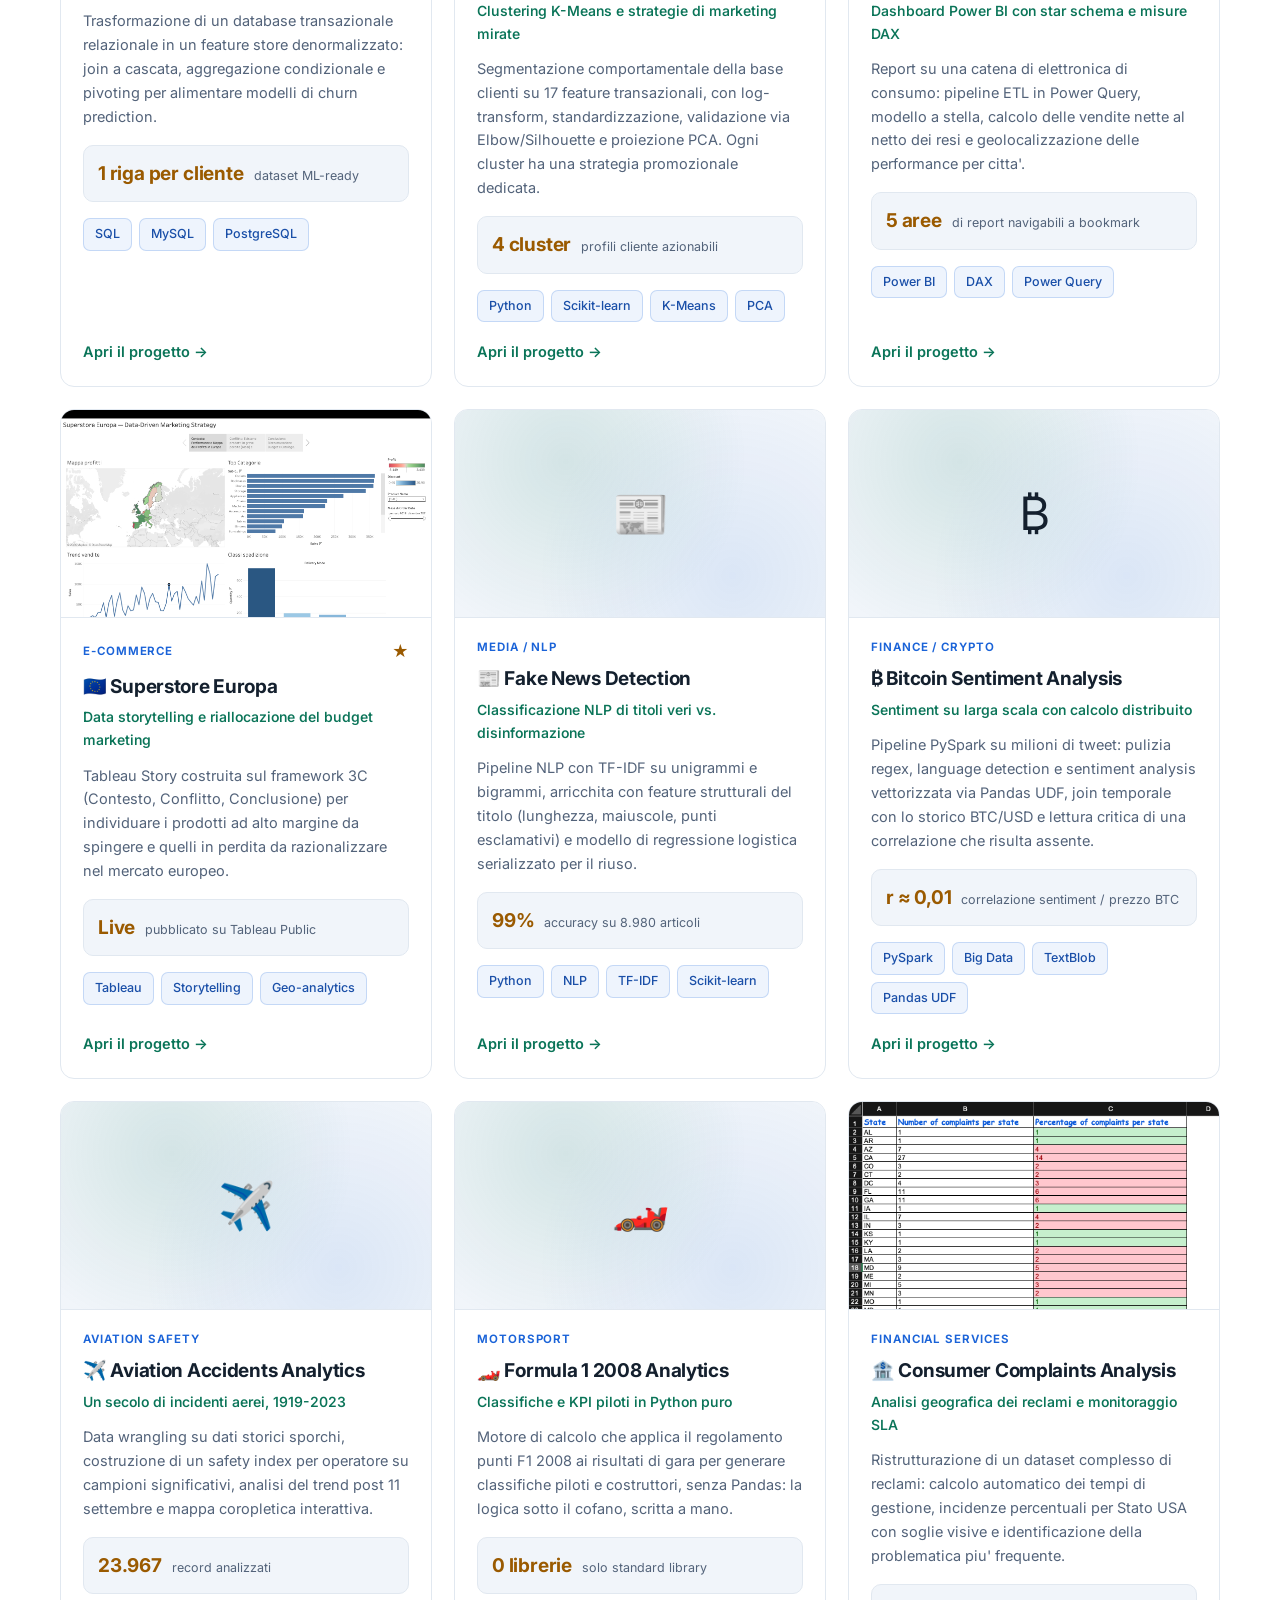
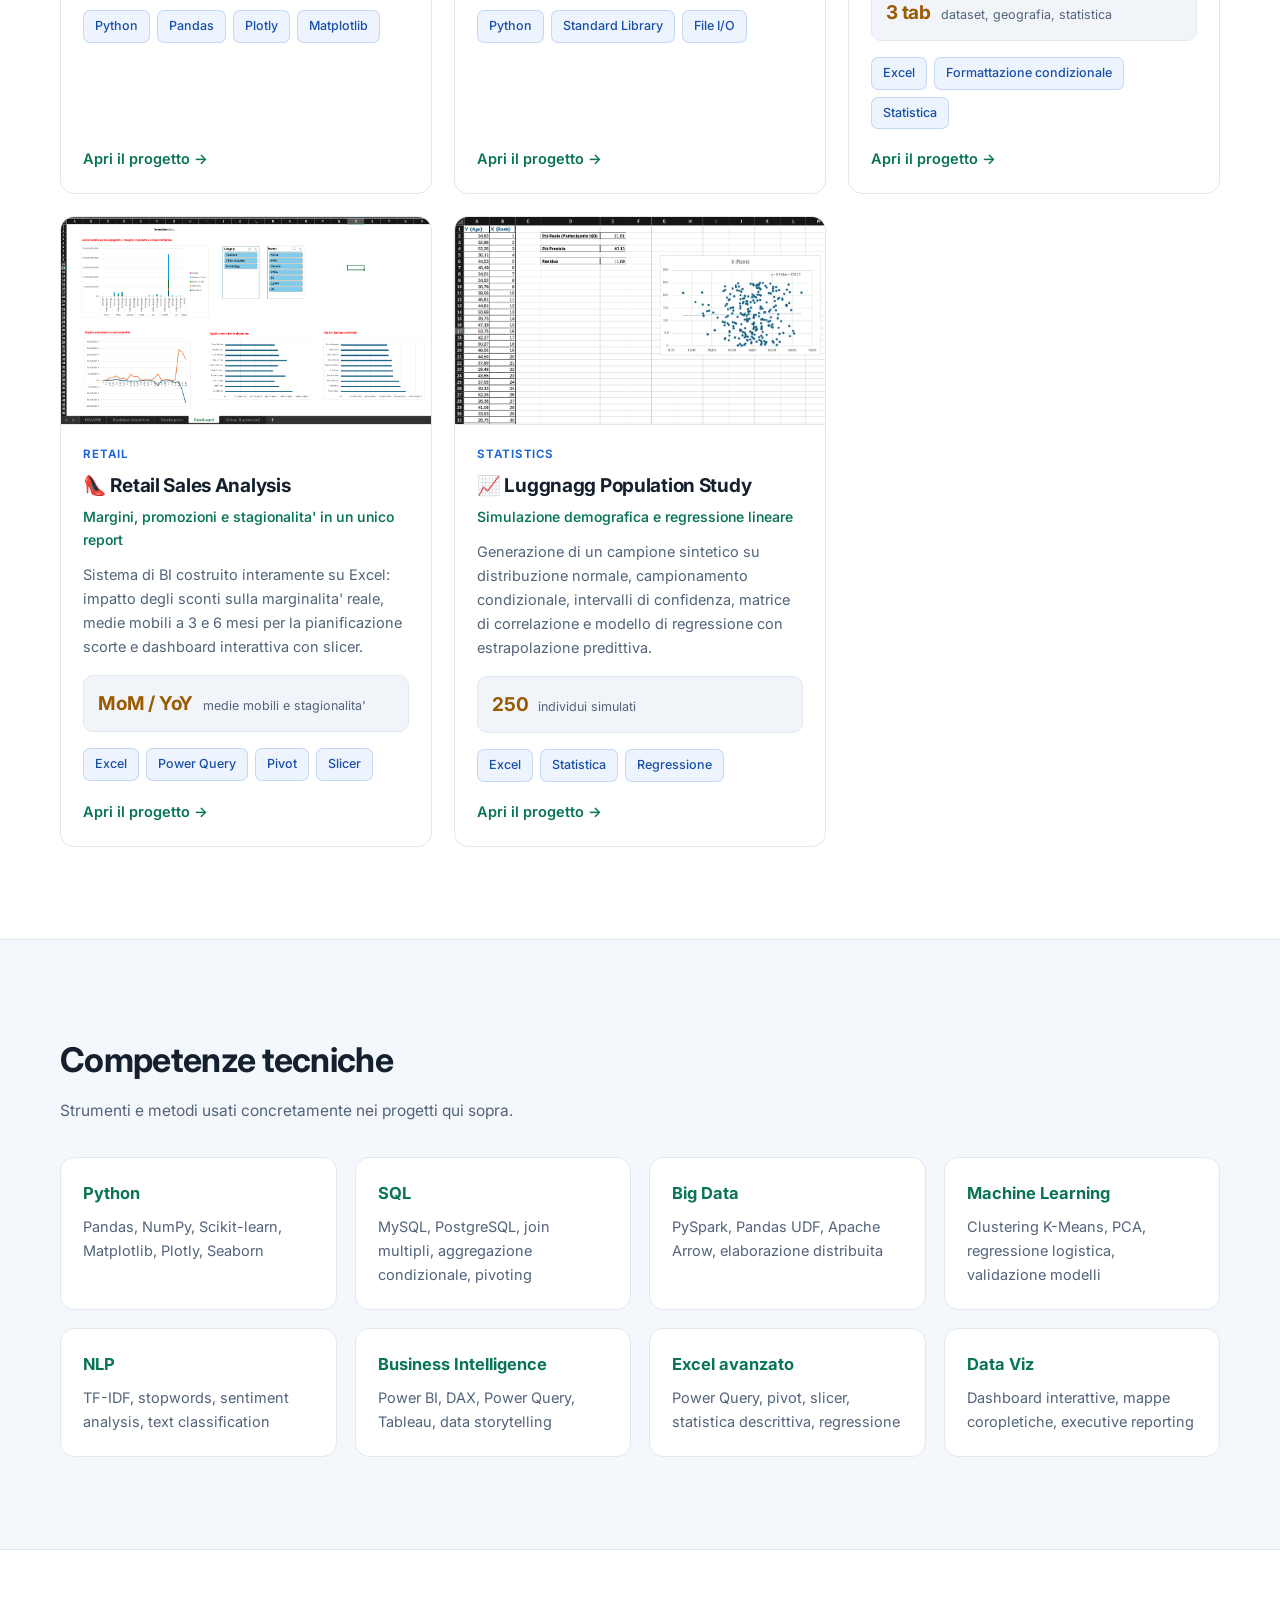
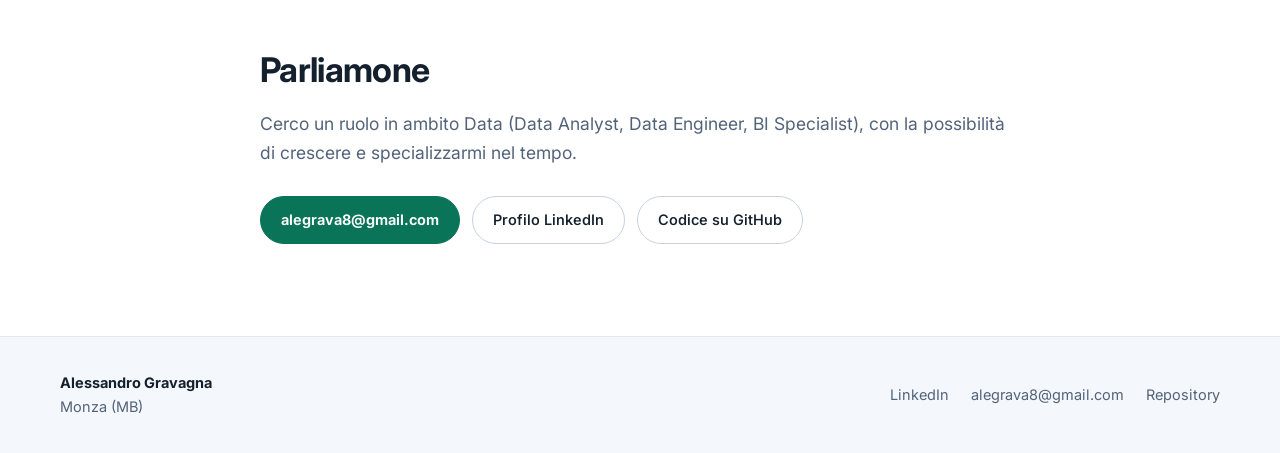
==== commit 8ed1425c: "Allinea al README la frase di presentazione sul sito Il README diceva gia' "da qui la scelta"; la co" ====
--- a/docs/index.html
+++ b/docs/index.html
@@ -64,7 +64,7 @@
     <p class="pill"><span class="dot"></span> Disponibile per un ruolo in ambito Data</p>
     <h1>Dai fogli gara di pallavolo<br><span class="grad">ai dati che guidano le decisioni</span></h1>
     <p class="lead">Il mio percorso nella Data Analytics parte da un luogo diverso dal solito: il campo da pallavolo. Per 6 anni ho lavorato come allenatore e scoutman in settori giovanili di alto livello (Vero Volley Monza, PowerVolley Milano), raccogliendo dati in tempo reale e costruendo fogli gara in Excel per l&#x27;analisi post-partita e lo studio degli avversari. La curiosità andava oltre il richiesto: ogni weekend studiavo per interesse personale gli scout di tutte le partite pubblicati dalla Lega Serie A Volley.</p>
-    <p class="lead">Quella parte del lavoro — raccogliere dati, pulirli e trasformare numeri in decisioni — è diventata la mia passione, da cui la scelta di specializzarmi con un master in Data Analytics (ProfessionAI). Raccolgo qui i progetti pratici svolti durante il percorso.</p>
+    <p class="lead">Quella parte del lavoro — raccogliere dati, pulirli e trasformare numeri in decisioni — è diventata la mia passione, da qui la scelta di specializzarmi con un master in Data Analytics (ProfessionAI). Raccolgo qui i progetti pratici svolti durante il percorso.</p>
     <div class="hero-actions">
       <a class="btn btn-primary" href="#progetti">Guarda gli 11 progetti</a>
       <a class="btn" href="https://www.linkedin.com/in/alessandro-gravagna-3a3050201/" target="_blank" rel="noopener">LinkedIn</a>
